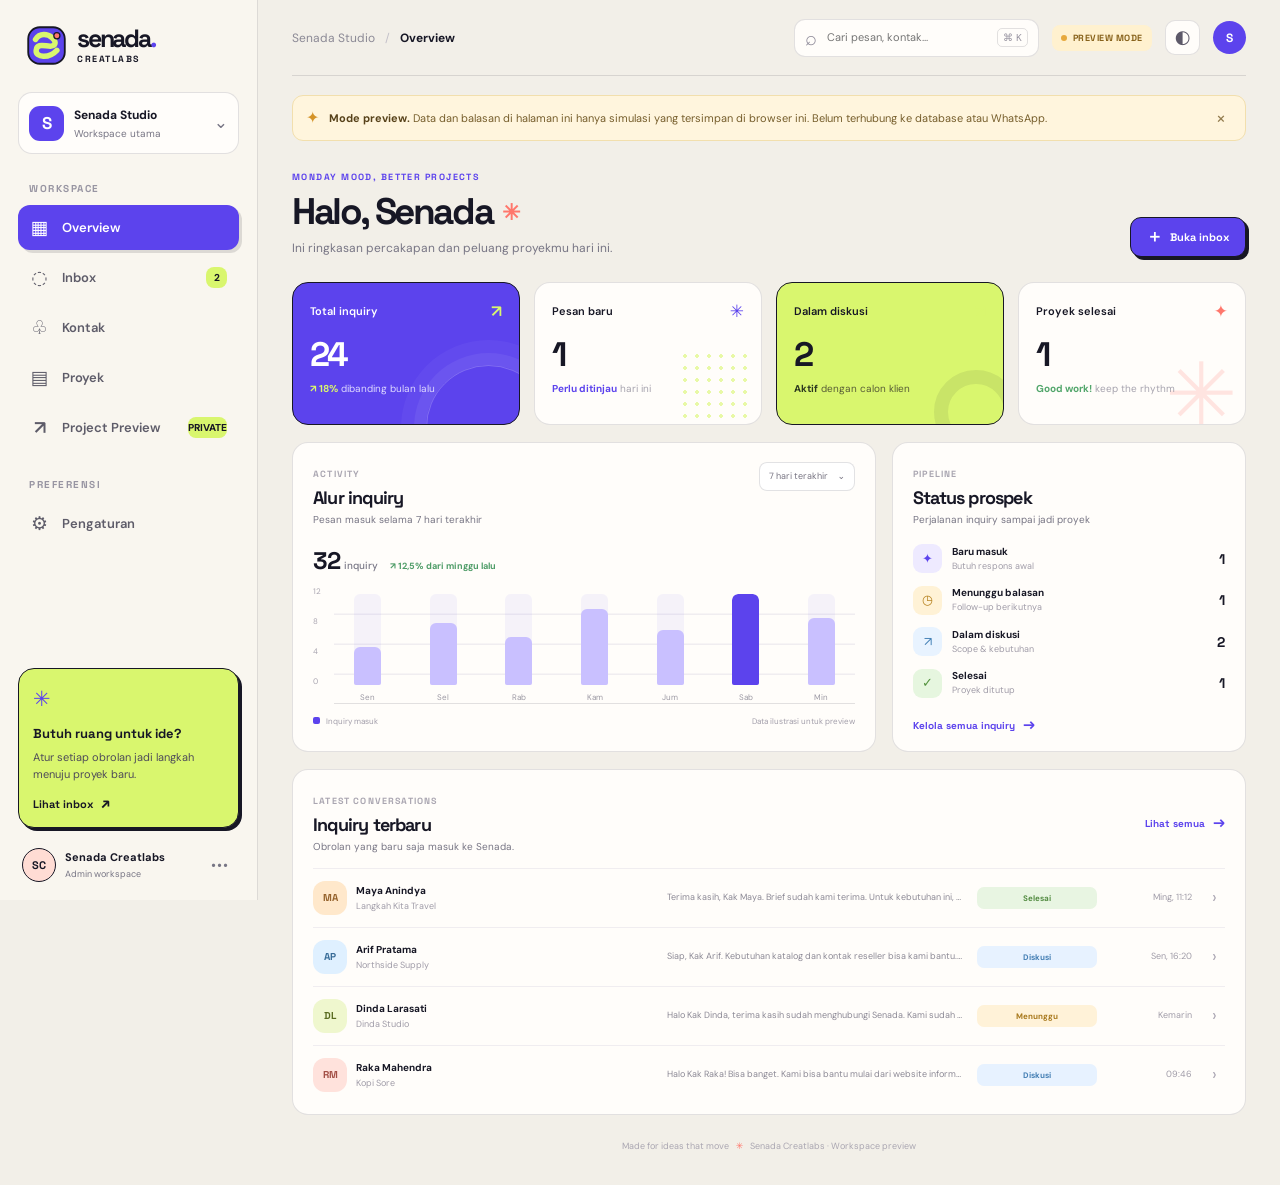
==== admin/index.html @ 39483662 "Add private project preview workspace UI" ====
<!doctype html>
<html lang="id">
<head>
  <meta charset="utf-8">
  <meta name="viewport" content="width=device-width, initial-scale=1">
  <meta name="theme-color" content="#f9f6ef">
  <meta name="description" content="Senada Creatlabs — client inbox dashboard preview.">
  <title>Senada Desk — Client Inbox</title>
  <link rel="icon" type="image/svg+xml" href="../favicon.svg">
  <link rel="preconnect" href="https://fonts.googleapis.com">
  <link rel="preconnect" href="https://fonts.gstatic.com" crossorigin>
  <link href="https://fonts.googleapis.com/css2?family=DM+Sans:wght@400;500;600;700&family=Space+Grotesk:wght@400;500;600;700&display=swap" rel="stylesheet">
  <link rel="stylesheet" href="admin.css">
  <link rel="stylesheet" href="preview-projects.css">
</head>
<body>
  <div class="app-shell">
    <aside class="sidebar" id="sidebar">
      <a class="brand" href="../index.html" aria-label="Senada Creatlabs home">
        <img src="../favicon.svg" alt="" class="brand-mark">
        <span class="brand-word">senada<span>.</span><small>CREATLABS</small></span>
      </a>

      <div class="workspace-switch">
        <div class="workspace-avatar">S</div>
        <div class="workspace-copy"><strong>Senada Studio</strong><span>Workspace utama</span></div>
        <span class="switch-chevron">⌄</span>
      </div>

      <div class="nav-label">WORKSPACE</div>
      <nav class="side-nav" aria-label="Navigasi utama">
        <button class="nav-link is-active" data-page="overview">
          <span class="nav-icon" aria-hidden="true">▦</span><span>Overview</span>
        </button>
        <button class="nav-link" data-page="inbox">
          <span class="nav-icon" aria-hidden="true">◌</span><span>Inbox</span><span class="nav-count" id="navUnread">3</span>
        </button>
        <button class="nav-link" data-page="contacts">
          <span class="nav-icon" aria-hidden="true">♧</span><span>Kontak</span>
        </button>
        <button class="nav-link" data-page="projects">
          <span class="nav-icon" aria-hidden="true">▤</span><span>Proyek</span>
        </button>
        <button class="nav-link" data-page="previews">
          <span class="nav-icon" aria-hidden="true">↗</span><span>Project Preview</span><span class="nav-count preview-nav-lock">PRIVATE</span>
        </button>
      </nav>

      <div class="nav-label nav-label-lower">PREFERENSI</div>
      <nav class="side-nav">
        <button class="nav-link" data-page="settings">
          <span class="nav-icon" aria-hidden="true">⚙</span><span>Pengaturan</span>
        </button>
      </nav>

      <div class="sidebar-bottom">
        <div class="help-card">
          <div class="help-spark">✳</div>
          <strong>Butuh ruang untuk ide?</strong>
          <p>Atur setiap obrolan jadi langkah menuju proyek baru.</p>
          <button type="button" class="help-link" data-page="inbox">Lihat inbox <span>↗</span></button>
        </div>
        <div class="user-mini">
          <div class="user-avatar">SC</div>
          <div class="user-copy"><strong>Senada Creatlabs</strong><span>Admin workspace</span></div>
          <button class="more-button" type="button" aria-label="Menu akun">•••</button>
        </div>
      </div>
    </aside>

    <main class="main-area">
      <header class="topbar">
        <button class="mobile-menu" id="mobileMenuToggle" aria-label="Buka menu">☰</button>
        <div class="breadcrumbs"><span>Senada Studio</span><b>/</b><strong id="breadcrumbCurrent">Overview</strong></div>
        <div class="topbar-actions">
          <label class="global-search">
            <span aria-hidden="true">⌕</span>
            <input id="globalSearch" type="search" placeholder="Cari pesan, kontak..." autocomplete="off">
            <kbd>⌘ K</kbd>
          </label>
          <span class="preview-pill"><i></i> PREVIEW MODE</span>
          <button class="icon-button" id="themeToggle" type="button" aria-label="Ganti tema">◐</button>
          <div class="top-avatar" title="Senada Creatlabs">S</div>
        </div>
      </header>

      <div class="preview-notice">
        <span class="notice-icon">✦</span>
        <span><strong>Mode preview.</strong> Data dan balasan di halaman ini hanya simulasi yang tersimpan di browser ini. Belum terhubung ke database atau WhatsApp.</span>
        <button type="button" id="dismissNotice" aria-label="Tutup pemberitahuan">×</button>
      </div>

      <section class="page-view is-visible" data-view="overview" id="viewOverview">
        <div class="page-heading">
          <div>
            <div class="eyebrow">MONDAY MOOD, BETTER PROJECTS</div>
            <h1>Halo, Senada <span class="heading-spark">✳</span></h1>
            <p>Ini ringkasan percakapan dan peluang proyekmu hari ini.</p>
          </div>
          <button class="primary-button" type="button" data-page="inbox"><span>＋</span> Buka inbox</button>
        </div>

        <div class="stats-grid">
          <article class="stat-card stat-violet">
            <div class="stat-top"><span>Total inquiry</span><span class="stat-symbol">↗</span></div>
            <div class="stat-number" id="statTotal">24</div>
            <div class="stat-foot"><span class="trend-up">↗ 18%</span> dibanding bulan lalu</div>
            <div class="stat-decoration stat-orbit"></div>
          </article>
          <article class="stat-card stat-white">
            <div class="stat-top"><span>Pesan baru</span><span class="stat-symbol symbol-lime">✳</span></div>
            <div class="stat-number" id="statNew">3</div>
            <div class="stat-foot"><span class="trend-neutral">Perlu ditinjau</span> hari ini</div>
            <div class="stat-decoration stat-dots"></div>
          </article>
          <article class="stat-card stat-lime">
            <div class="stat-top"><span>Dalam diskusi</span><span class="stat-symbol">↗</span></div>
            <div class="stat-number" id="statDiscuss">6</div>
            <div class="stat-foot"><span class="trend-dark">Aktif</span> dengan calon klien</div>
            <div class="stat-decoration stat-ring"></div>
          </article>
          <article class="stat-card stat-white">
            <div class="stat-top"><span>Proyek selesai</span><span class="stat-symbol symbol-coral">✦</span></div>
            <div class="stat-number" id="statDone">4</div>
            <div class="stat-foot"><span class="trend-up">Good work!</span> keep the rhythm</div>
            <div class="stat-decoration stat-star">✳</div>
          </article>
        </div>

        <div class="overview-grid">
          <article class="panel activity-panel">
            <div class="panel-heading">
              <div><span class="panel-kicker">ACTIVITY</span><h2>Alur inquiry</h2><p>Pesan masuk selama 7 hari terakhir</p></div>
              <button class="select-chip" type="button">7 hari terakhir <span>⌄</span></button>
            </div>
            <div class="chart-summary"><strong>32 <small>inquiry</small></strong><span class="chart-positive">↗ 12,5% dari minggu lalu</span></div>
            <div class="bar-chart" aria-label="Grafik inquiry mingguan">
              <div class="chart-y"><span>12</span><span>8</span><span>4</span><span>0</span></div>
              <div class="chart-bars">
                <div class="bar-column"><div class="bar-track"><i style="height:42%"></i></div><span>Sen</span></div>
                <div class="bar-column"><div class="bar-track"><i style="height:68%"></i></div><span>Sel</span></div>
                <div class="bar-column"><div class="bar-track"><i style="height:53%"></i></div><span>Rab</span></div>
                <div class="bar-column"><div class="bar-track"><i style="height:84%"></i></div><span>Kam</span></div>
                <div class="bar-column"><div class="bar-track"><i style="height:60%"></i></div><span>Jum</span></div>
                <div class="bar-column"><div class="bar-track"><i class="bar-highlight" style="height:100%"></i></div><span>Sab</span></div>
                <div class="bar-column"><div class="bar-track"><i style="height:74%"></i></div><span>Min</span></div>
              </div>
            </div>
            <div class="chart-foot"><span><i class="legend-dot"></i> Inquiry masuk</span><span>Data ilustrasi untuk preview</span></div>
          </article>

          <article class="panel pipeline-panel">
            <div class="panel-heading">
              <div><span class="panel-kicker">PIPELINE</span><h2>Status prospek</h2><p>Perjalanan inquiry sampai jadi proyek</p></div>
            </div>
            <div class="pipeline-list">
              <div class="pipeline-row"><div class="pipeline-icon p-new">✦</div><div class="pipeline-info"><strong>Baru masuk</strong><span>Butuh respons awal</span></div><b id="pipeNew">3</b></div>
              <div class="pipeline-row"><div class="pipeline-icon p-wait">◷</div><div class="pipeline-info"><strong>Menunggu balasan</strong><span>Follow-up berikutnya</span></div><b id="pipeWait">2</b></div>
              <div class="pipeline-row"><div class="pipeline-icon p-talk">↗</div><div class="pipeline-info"><strong>Dalam diskusi</strong><span>Scope & kebutuhan</span></div><b id="pipeTalk">6</b></div>
              <div class="pipeline-row"><div class="pipeline-icon p-done">✓</div><div class="pipeline-info"><strong>Selesai</strong><span>Proyek ditutup</span></div><b id="pipeDone">4</b></div>
            </div>
            <button class="text-button" type="button" data-page="inbox">Kelola semua inquiry <span>→</span></button>
          </article>
        </div>

        <article class="panel recent-panel">
          <div class="panel-heading recent-heading">
            <div><span class="panel-kicker">LATEST CONVERSATIONS</span><h2>Inquiry terbaru</h2><p>Obrolan yang baru saja masuk ke Senada.</p></div>
            <button class="text-button" type="button" data-page="inbox">Lihat semua <span>→</span></button>
          </div>
          <div class="recent-list" id="recentList"></div>
        </article>
        <div class="footer-note">Made for ideas that move <span>✳</span> Senada Creatlabs · Workspace preview</div>
      </section>

      <section class="page-view" data-view="inbox" id="viewInbox">
        <div class="page-heading inbox-heading">
          <div><div class="eyebrow">CLIENT CONVERSATIONS</div><h1>Inbox <span class="heading-spark">✳</span></h1><p>Semua ide dan calon proyek, dalam satu frekuensi.</p></div>
          <div class="inbox-heading-actions"><span class="connection-state"><i></i> Demo inbox aktif</span></div>
        </div>
        <div class="inbox-workspace">
          <aside class="conversation-panel">
            <div class="conversation-panel-head"><div><h2>Pesan masuk</h2><span id="inboxCountLabel">5 percakapan</span></div><button class="square-button" type="button" id="newMessageHint" title="Pesan baru">＋</button></div>
            <label class="inbox-search"><span>⌕</span><input type="search" id="inboxSearch" placeholder="Cari nama atau pesan..."></label>
            <div class="filter-tabs">
              <button class="filter-tab is-active" data-filter="all">Semua</button>
              <button class="filter-tab" data-filter="unread">Belum dibaca <b id="unreadTabCount">3</b></button>
            </div>
            <div class="conversation-list" id="conversationList"></div>
            <div class="conversation-foot"><span class="online-dot"></span> Sinkronisasi lokal aktif</div>
          </aside>

          <section class="chat-panel" aria-label="Percakapan terpilih">
            <div class="chat-empty" id="chatEmpty"><div class="empty-illustration">✳</div><h3>Pilih percakapan</h3><p>Pilih salah satu inquiry di sebelah kiri untuk melihat detail obrolan.</p></div>
            <div id="chatContent" class="chat-content">
              <div class="chat-top">
                <div class="chat-person"><div class="avatar avatar-large" id="chatAvatar">NP</div><div><strong id="chatName">Nadia Putri</strong><span id="chatMeta">Studio skincare · Business Website</span></div></div>
                <div class="chat-actions"><button class="square-button" type="button" title="Cari dalam chat">⌕</button><button class="square-button" type="button" title="Opsi lainnya">•••</button></div>
              </div>
              <div class="chat-project-strip"><span class="project-strip-icon">✦</span><div><strong id="chatProjectType">Business Website</strong><span id="chatProjectBudget">Budget: Rp5–8 juta</span></div><span class="lead-label" id="chatSource">FORM WEBSITE</span></div>
              <div class="message-thread" id="messageThread"></div>
              <div class="reply-area">
                <div class="reply-hint"><span>↳</span> Balas sebagai <strong>Senada Creatlabs</strong> <small>· simulasi lokal</small></div>
                <form class="reply-form" id="composerForm">
                  <textarea id="composerInput" rows="1" placeholder="Tulis balasan untuk calon klien..." aria-label="Tulis balasan"></textarea>
                  <div class="reply-tools"><span>Enter untuk kirim · Shift + Enter untuk baris baru</span><button class="send-button" type="submit">Kirim <span>↑</span></button></div>
                </form>
                <div class="chat-disclaimer">Balasan hanya tampil di preview ini. WhatsApp Cloud API belum dihubungkan.</div>
              </div>
            </div>
          </section>

          <aside class="lead-panel" id="leadPanel">
            <div class="lead-panel-head"><h2>Detail prospek</h2><button class="square-button" type="button" title="Opsi">•••</button></div>
            <div class="lead-profile"><div class="avatar avatar-profile" id="leadAvatar">NP</div><h3 id="leadName">Nadia Putri</h3><p id="leadCompany">Studio skincare</p><span class="lead-since" id="leadSince">Inquiry · Hari ini</span></div>
            <div class="lead-detail-group">
              <div class="detail-label">STATUS PROSPEK</div>
              <select id="statusSelect" class="status-select" aria-label="Ubah status prospek">
                <option value="Baru">● Baru</option><option value="Menunggu Balasan">● Menunggu Balasan</option><option value="Dalam Diskusi">● Dalam Diskusi</option><option value="Selesai">● Selesai</option>
              </select>
            </div>
            <div class="lead-detail-group">
              <div class="detail-label">INFORMASI KONTAK</div>
              <div class="detail-item"><span class="detail-icon">✉</span><div><small>Email</small><strong id="leadEmail">nadia@example.test</strong></div></div>
              <div class="detail-item"><span class="detail-icon">⌕</span><div><small>WhatsApp</small><strong id="leadPhone">+62 8xx-xxxx-0142</strong></div></div>
              <div class="detail-item"><span class="detail-icon">⌖</span><div><small>Sumber</small><strong id="leadSource">Form website</strong></div></div>
            </div>
            <div class="lead-detail-group">
              <div class="detail-label">RINGKASAN PROYEK</div>
              <div class="brief-card"><small>Jenis website</small><strong id="leadType">Business Website</strong><small>Estimasi budget</small><strong id="leadBudget">Rp5–8 juta</strong><small>Pesan awal</small><p id="leadBrief">Saya ingin membuat website untuk brand skincare kecil saya.</p></div>
            </div>
            <div class="lead-panel-foot"><span>✳</span> Satu frekuensi, banyak kemungkinan.</div>
          </aside>
        </div>
        <div class="footer-note">Made for ideas that move <span>✳</span> Senada Creatlabs · Workspace preview</div>
      </section>

      <section class="page-view" data-view="contacts" id="viewContacts">
        <div class="page-heading"><div><div class="eyebrow">PEOPLE & CONNECTIONS</div><h1>Kontak <span class="heading-spark">✳</span></h1><p>Kenali orang di balik setiap ide dan peluang.</p></div><span class="soft-count" id="contactCount">5 kontak contoh</span></div>
        <div class="panel contacts-panel"><div class="table-toolbar"><div><strong>Semua kontak</strong><span>Daftar prospek dari inquiry website</span></div><label class="table-search">⌕ <input id="contactSearch" type="search" placeholder="Cari kontak..."></label></div><div class="table-wrap"><table><thead><tr><th>NAMA</th><th>PERUSAHAAN</th><th>KEBUTUHAN</th><th>STATUS</th><th>TERAKHIR AKTIF</th><th></th></tr></thead><tbody id="contactsTable"></tbody></table></div></div>
        <div class="footer-note">Made for ideas that move <span>✳</span> Senada Creatlabs · Workspace preview</div>
      </section>

      <section class="page-view" data-view="projects" id="viewProjects">
        <div class="page-heading"><div><div class="eyebrow">FROM IDEA TO IMPACT</div><h1>Proyek <span class="heading-spark">✳</span></h1><p>Gambaran pipeline proyek yang sedang kamu tangani.</p></div><span class="soft-count">Contoh pipeline</span></div>
        <div class="project-board" id="projectsBoard"></div>
        <div class="project-note"><span>✦</span><div><strong>Catatan untuk tahap berikutnya</strong><p>Setelah backend aktif, proyek dapat dibuat dari inquiry, diberi PIC, deadline, dan catatan progres.</p></div></div>
        <div class="footer-note">Made for ideas that move <span>✳</span> Senada Creatlabs · Workspace preview</div>
      </section>


      <section class="page-view" data-view="previews" id="viewPreviews">
        <div class="page-heading preview-page-heading">
          <div><div class="eyebrow">PRIVATE WEBSITE SANDBOX</div><h1>Project Preview <span class="heading-spark">✳</span></h1><p>Kelola repository, jalur preview, dan metode deployment proyek Senada.</p></div>
          <button class="primary-button" type="button" id="addPreviewProject"><span>＋</span> Tambah preview</button>
        </div>

        <div class="preview-security-banner" role="status">
          <div class="preview-security-icon">⌑</div>
          <div><strong>Akses privat belum diaktifkan</strong><p>Ini masih prototype lokal. GitHub Pages dan dashboard saat ini bersifat publik. Jangan masukkan token, password, atau data proyek rahasia sebelum login dan hosting privat dikonfigurasi.</p></div>
          <span class="preview-security-state">LOCKED</span>
        </div>

        <div class="preview-stats">
          <article class="preview-stat-card"><span>Total proyek</span><strong id="previewStatTotal">0</strong><small>Disimpan di browser ini</small></article>
          <article class="preview-stat-card"><span>Siap dipreview</span><strong id="previewStatReady">0</strong><small>Menunggu hosting privat</small></article>
          <article class="preview-stat-card"><span>Mode deployment</span><strong>Manual + Auto</strong><small>Konfigurasi pilihan</small></article>
        </div>

        <div class="preview-toolbar">
          <div><strong>Daftar preview</strong><span>Setiap proyek dapat dihubungkan ke repository berbeda.</span></div>
          <label class="preview-search"><span aria-hidden="true">⌕</span><input type="search" id="previewSearch" placeholder="Cari nama atau repository..." aria-label="Cari project preview"></label>
        </div>
        <div class="preview-project-list" id="previewProjectList"></div>

        <div class="preview-next-step">
          <span class="preview-next-icon">⌘</span>
          <div><strong>Langkah integrasi berikutnya</strong><p>Hubungkan hosting privat dan autentikasi terlebih dahulu. Setelah itu, GitHub Actions dapat menjalankan deployment otomatis saat ada push dan deployment manual saat diminta dari dashboard.</p><a href="PREVIEW-DEPLOYMENT.md" target="_blank" rel="noopener">Baca rancangan deployment <span>↗</span></a></div>
        </div>
        <div class="footer-note">Made for ideas that move <span>✳</span> Senada Creatlabs · Project Preview prototype</div>
      </section>

      <div class="preview-modal" id="previewModal" hidden>
        <div class="preview-modal-backdrop" data-preview-close></div>
        <section class="preview-modal-card" role="dialog" aria-modal="true" aria-labelledby="previewModalTitle">
          <div class="preview-modal-head"><div><div class="eyebrow">PROJECT CONFIGURATION</div><h2 id="previewModalTitle">Tambah project preview</h2><p>Hubungkan satu repository untuk satu lingkungan preview.</p></div><button type="button" class="preview-modal-close" data-preview-close aria-label="Tutup">×</button></div>
          <form id="previewProjectForm">
            <input type="hidden" id="previewProjectId">
            <div class="preview-form-grid">
              <label class="preview-field preview-field-wide"><span>Nama proyek</span><input id="previewName" type="text" maxlength="70" placeholder="Contoh: Coffee Shop Demo" required></label>
              <label class="preview-field preview-field-wide"><span>GitHub repository URL</span><input id="previewRepo" type="url" placeholder="https://github.com/owner/repository" required></label>
              <label class="preview-field"><span>Branch</span><input id="previewBranch" type="text" value="main" maxlength="80" required></label>
              <label class="preview-field"><span>Kategori</span><select id="previewCategory"><option>Business Website</option><option>E-commerce</option><option>Landing Page</option><option>Travel & Booking</option><option>Web Application</option><option>Other</option></select></label>
              <label class="preview-field preview-field-wide"><span>Preview slug</span><input id="previewSlug" type="text" maxlength="50" placeholder="coffee-shop-demo" required><small>Nama jalur preview, bukan link publik yang aktif.</small></label>
            </div>
            <div class="preview-access-setting">
              <span class="preview-lock-icon">⌑</span><div><strong>Akses: Private</strong><p>Default terkunci. Pengunjung harus lolos autentikasi sebelum melihat website.</p></div><span class="preview-private-pill">PRIVATE</span>
            </div>
            <div class="preview-deploy-options">
              <strong>Metode deployment</strong>
              <label><input id="previewAutoDeploy" type="checkbox" checked> <span><b>Otomatis</b><small>Jalankan setelah perubahan pada branch terpilih.</small></span></label>
              <label><input id="previewManualDeploy" type="checkbox" checked> <span><b>Manual</b><small>Jalankan dari Admin Dashboard.</small></span></label>
            </div>
            <p class="preview-form-warning">Prototype ini hanya menyimpan pengaturan contoh di browser lokal. Belum menghubungkan GitHub API atau hosting. Jangan masukkan access token atau password.</p>
            <div class="preview-form-actions"><button type="button" class="secondary-button" data-preview-close>Batal</button><button type="submit" class="primary-button">Simpan konfigurasi</button></div>
          </form>
        </section>
      </div>

      <section class="page-view" data-view="settings" id="viewSettings">
        <div class="page-heading"><div><div class="eyebrow">MAKE IT YOURS</div><h1>Pengaturan <span class="heading-spark">✳</span></h1><p>Preferensi workspace dan informasi integrasi.</p></div></div>
        <div class="settings-grid">
          <article class="panel settings-card"><span class="settings-icon">✳</span><h2>Workspace</h2><p>Pengaturan dasar untuk ruang kerja Senada Creatlabs.</p><div class="settings-row"><span>Nama workspace</span><strong>Senada Studio</strong></div><div class="settings-row"><span>Mode</span><strong><span class="status-dot status-demo"></span> Preview / Demo</strong></div><div class="settings-row"><span>Bahasa</span><strong>Indonesia</strong></div></article>
          <article class="panel settings-card"><span class="settings-icon settings-icon-lime">⌁</span><h2>Integrasi WhatsApp</h2><p>Hubungkan WhatsApp Cloud API setelah nomor bisnis dan akun Meta siap.</p><div class="integration-status"><span class="integration-icon">◌</span><div><strong>Belum terhubung</strong><small>WhatsApp Business Platform</small></div><span class="coming-soon">NEXT STEP</span></div><ul class="settings-list"><li>Nomor WhatsApp khusus Senada</li><li>Meta Business Portfolio & WhatsApp Business Account</li><li>Webhook untuk pesan masuk</li><li>Token API aman di server PHP</li></ul><button class="secondary-button" type="button" disabled>Integrasi belum tersedia</button></article>
          <article class="panel settings-card settings-wide"><span class="settings-icon settings-icon-coral">⌘</span><h2>Data preview</h2><p>Semua perubahan simulasi disimpan di localStorage browser yang sedang digunakan.</p><div class="settings-row"><span>Penyimpanan</span><strong>Browser lokal</strong></div><div class="settings-row"><span>Database server</span><strong>Belum dikonfigurasi</strong></div><div class="settings-row"><span>Pengiriman pesan</span><strong>Tidak aktif</strong></div><button class="danger-button" id="resetDemo" type="button">Reset data contoh</button></article>
        </div>
        <div class="footer-note">Made for ideas that move <span>✳</span> Senada Creatlabs · Workspace preview</div>
      </section>
    </main>
  </div>
  <div class="mobile-scrim" id="mobileScrim"></div>
  <div class="toast" id="toast" role="status" aria-live="polite"></div>
  <script src="admin.js"></script>
  <script src="preview-projects.js"></script>
</body>
</html>
---- admin/admin.css ----
:root{--ink:#171725;--muted:#777584;--paper:#f9f6ef;--white:#fffefd;--violet:#5c43ed;--violet-soft:#eae5ff;--lime:#d9f66e;--coral:#ff776c;--line:rgba(23,23,37,.12);--shadow:4px 4px 0 rgba(23,23,37,.10);--sidebar:258px;--radius:20px;color-scheme:light}
*{box-sizing:border-box}html,body{margin:0;min-height:100%;font-family:"DM Sans",system-ui,sans-serif;background:#f2efe8;color:var(--ink)}body{font-size:14px;line-height:1.5}button,input,textarea,select{font:inherit}button{cursor:pointer}button:focus-visible,input:focus-visible,textarea:focus-visible,select:focus-visible{outline:3px solid rgba(92,67,237,.28);outline-offset:2px}a{color:inherit;text-decoration:none}
.app-shell{min-height:100vh}.sidebar{position:fixed;inset:0 auto 0 0;width:var(--sidebar);background:var(--paper);border-right:1px solid var(--line);padding:26px 18px 18px;display:flex;flex-direction:column;z-index:30}.brand{display:flex;align-items:center;gap:11px;padding:0 9px 27px}.brand-mark{width:39px;height:39px}.brand-word{font:700 25px/.82 "Space Grotesk",sans-serif;letter-spacing:-.09em}.brand-word>span{color:var(--violet)}.brand-word small{display:block;font-size:9px;letter-spacing:.17em;margin-top:7px;font-weight:700}
.workspace-switch{height:62px;border:1px solid var(--line);border-radius:14px;padding:9px 10px;display:flex;align-items:center;gap:10px;background:#fffdfa;margin-bottom:28px}.workspace-avatar{width:35px;height:35px;border-radius:11px;background:var(--violet);color:white;display:grid;place-items:center;font:700 17px "Space Grotesk",sans-serif}.workspace-copy,.user-copy{display:flex;flex-direction:column;min-width:0}.workspace-copy strong,.user-copy strong{font-size:12px}.workspace-copy span,.user-copy span{font-size:10px;color:var(--muted);margin-top:2px}.switch-chevron{margin-left:auto;color:var(--muted);font-size:17px}
.nav-label{font:700 10px "Space Grotesk",sans-serif;letter-spacing:.15em;color:#9895a2;padding:0 11px;margin-bottom:10px}.nav-label-lower{margin-top:28px}.side-nav{display:grid;gap:5px}.nav-link{height:45px;width:100%;display:flex;align-items:center;gap:13px;border:0;background:transparent;border-radius:12px;padding:0 12px;text-align:left;color:#5e5c69;font-size:13px;font-weight:600;transition:.18s}.nav-link:hover{background:#f0ecff;color:var(--violet)}.nav-link.is-active{background:var(--violet);color:#fff;box-shadow:3px 3px 0 rgba(23,23,37,.13)}.nav-icon{width:19px;text-align:center;font-size:19px;line-height:1}.nav-count{margin-left:auto;min-width:21px;height:21px;border-radius:8px;background:var(--lime);color:var(--ink);font-size:10px;display:grid;place-items:center;font-weight:800}.nav-link.is-active .nav-count{background:#fff;color:var(--violet)}
.sidebar-bottom{margin-top:auto}.help-card{border:1.5px solid var(--ink);border-radius:16px;background:var(--lime);padding:15px 14px 13px;position:relative;overflow:hidden;box-shadow:3px 3px 0 var(--ink)}.help-spark{font-size:21px;color:var(--violet);margin-bottom:7px}.help-card strong{font:700 13px "Space Grotesk",sans-serif}.help-card p{font-size:11px;line-height:1.55;margin:5px 0 10px;color:#4e4b59}.help-link{border:0;background:none;padding:0;font:700 11px "Space Grotesk",sans-serif;color:var(--ink)}.help-link span{font-size:15px;margin-left:4px}.user-mini{display:flex;align-items:center;gap:9px;padding:20px 4px 0}.user-avatar,.top-avatar{width:34px;height:34px;border-radius:50%;display:grid;place-items:center;background:#ffdcd4;border:1px solid var(--ink);font:700 11px "Space Grotesk",sans-serif}.user-copy strong{font-size:11px}.user-copy span{font-size:9px}.more-button{margin-left:auto;border:0;background:transparent;color:var(--muted);letter-spacing:1px}
.main-area{margin-left:var(--sidebar);min-height:100vh;padding:0 34px 28px;max-width:calc(100% - var(--sidebar))}.topbar{height:76px;display:flex;align-items:center;justify-content:space-between;border-bottom:1px solid var(--line);gap:16px}.breadcrumbs{display:flex;align-items:center;gap:10px;color:#8b8995;font-size:12px}.breadcrumbs b{font-weight:400;color:#c3c0c9}.breadcrumbs strong{color:var(--ink);font-weight:700}.topbar-actions{display:flex;align-items:center;gap:13px}.global-search{height:38px;width:245px;border:1px solid var(--line);border-radius:11px;background:#fffdfa;display:flex;align-items:center;gap:8px;padding:0 10px;color:#8d8998}.global-search>span{font-size:20px}.global-search input{border:0;outline:0!important;background:transparent;width:100%;min-width:0;font-size:11px;color:var(--ink)}.global-search kbd{font:10px "DM Sans",sans-serif;border:1px solid var(--line);border-radius:5px;padding:2px 5px;white-space:nowrap;color:#96929f}.preview-pill{display:flex;align-items:center;gap:6px;padding:7px 9px;border-radius:8px;background:#fff1cf;color:#88621b;font:700 9px "Space Grotesk",sans-serif;letter-spacing:.06em}.preview-pill i,.connection-state i,.online-dot{width:6px;height:6px;border-radius:50%;background:#e7a93c;display:inline-block}.icon-button,.square-button{width:35px;height:35px;border:1px solid var(--line);background:#fffdfa;border-radius:10px;color:#5d5969;font-size:18px}.top-avatar{width:33px;height:33px;background:var(--violet);color:white;border:0;font-size:12px}.mobile-menu{display:none}
.preview-notice{margin:19px 0 0;background:#fff5dd;border:1px solid #f2dfad;border-radius:11px;padding:10px 13px;display:flex;align-items:center;gap:10px;color:#765e2c;font-size:11px}.preview-notice strong{color:#57421a}.notice-icon{font-size:16px;color:#d49328}.preview-notice button{margin-left:auto;border:0;background:transparent;color:#927b4d;font-size:18px;line-height:1}
.page-view{display:none;padding-top:30px}.page-view.is-visible{display:block}.page-heading{display:flex;align-items:flex-end;justify-content:space-between;gap:20px;margin-bottom:25px}.eyebrow{font:700 9px "Space Grotesk",sans-serif;letter-spacing:.16em;color:var(--violet);margin-bottom:9px}.page-heading h1{font:700 clamp(29px,3vw,37px)/1.08 "Space Grotesk",sans-serif;letter-spacing:-.065em;margin:0 0 7px}.page-heading p{margin:0;color:var(--muted);font-size:12px}.heading-spark{font-size:22px;color:var(--coral);vertical-align:4px;margin-left:3px}.primary-button{height:40px;border:1.5px solid var(--ink);border-radius:11px;background:var(--violet);color:white;padding:0 15px;font:700 11px "Space Grotesk",sans-serif;box-shadow:3px 3px 0 var(--ink);transition:.18s}.primary-button:hover{transform:translate(-2px,-2px);box-shadow:5px 5px 0 var(--ink)}.primary-button span{font-size:17px;vertical-align:-1px;margin-right:4px}
.stats-grid{display:grid;grid-template-columns:repeat(4,minmax(0,1fr));gap:14px;margin-bottom:17px}.stat-card{height:143px;border:1px solid var(--line);border-radius:16px;padding:16px 17px;position:relative;overflow:hidden;background:#fffdfa}.stat-violet{background:var(--violet);color:white;border-color:var(--ink)}.stat-lime{background:var(--lime);border-color:var(--ink)}.stat-top{display:flex;align-items:center;justify-content:space-between;font-size:11px;font-weight:600;position:relative;z-index:1}.stat-symbol{font-size:17px;color:var(--lime)}.symbol-lime{color:var(--violet)}.symbol-coral{color:var(--coral)}.stat-number{font:700 34px/1 "Space Grotesk",sans-serif;letter-spacing:-.07em;margin-top:14px;position:relative;z-index:1}.stat-foot{font-size:10px;color:#a6a3ae;margin-top:9px;position:relative;z-index:1}.stat-violet .stat-foot{color:#ded9ff}.stat-lime .stat-foot{color:#575c36}.trend-up{color:#52a66b;font-weight:700}.stat-violet .trend-up{color:var(--lime)}.trend-neutral{color:var(--violet);font-weight:700}.trend-dark{font-weight:700;color:#2d3920}.stat-decoration{position:absolute;pointer-events:none}.stat-orbit{width:125px;height:125px;border:1px solid rgba(255,255,255,.22);border-radius:50%;right:-32px;bottom:-66px;box-shadow:0 0 0 12px rgba(255,255,255,.06),0 0 0 25px rgba(255,255,255,.04)}.stat-dots{width:74px;height:74px;right:8px;bottom:0;background-image:radial-gradient(#d9f66e 2px,transparent 2px);background-size:12px 12px;opacity:.6}.stat-ring{width:84px;height:84px;border:14px solid rgba(23,23,37,.08);border-radius:50%;right:-15px;bottom:-30px}.stat-star{font-size:86px;color:#ff776c;opacity:.18;right:8px;bottom:-36px}
.overview-grid{display:grid;grid-template-columns:minmax(0,1.65fr) minmax(270px,1fr);gap:16px;margin-bottom:17px}.panel{background:#fffdfa;border:1px solid var(--line);border-radius:16px}.activity-panel,.pipeline-panel{padding:19px 20px 16px;min-height:285px}.panel-heading{display:flex;align-items:flex-start;justify-content:space-between;gap:15px}.panel-kicker{font:700 9px "Space Grotesk",sans-serif;letter-spacing:.13em;color:#aaa6b1}.panel-heading h2,.lead-panel-head h2{font:700 18px "Space Grotesk",sans-serif;letter-spacing:-.045em;margin:3px 0 3px}.panel-heading p{font-size:10px;color:var(--muted);margin:0}.select-chip{border:1px solid var(--line);background:white;border-radius:8px;padding:7px 9px;color:#777482;font-size:9px}.select-chip span{margin-left:7px}.chart-summary{display:flex;align-items:baseline;gap:12px;margin-top:18px}.chart-summary strong{font:700 24px "Space Grotesk",sans-serif;letter-spacing:-.05em}.chart-summary small{font:500 10px "DM Sans",sans-serif;color:var(--muted);letter-spacing:0}.chart-positive{font-size:9px;color:#4e9c67;font-weight:700}.bar-chart{height:119px;display:flex;margin-top:9px;gap:13px}.chart-y{display:flex;flex-direction:column;justify-content:space-between;color:#aaa6b1;font-size:8px;padding:0 0 17px}.chart-bars{display:grid;grid-template-columns:repeat(7,1fr);align-items:end;gap:14px;flex:1;border-bottom:1px solid var(--line);background:repeating-linear-gradient(to bottom,transparent 0,transparent 28px,#f0edf0 29px,#f0edf0 30px);padding:0 3px 0}.bar-column{height:100%;display:flex;flex-direction:column;align-items:center;justify-content:flex-end;gap:6px;color:#9b98a3;font-size:8px}.bar-track{height:91px;width:100%;max-width:27px;display:flex;align-items:flex-end;background:rgba(92,67,237,.06);border-radius:6px 6px 2px 2px;overflow:hidden}.bar-track i{width:100%;display:block;background:#c9c0ff;border-radius:6px 6px 0 0}.bar-track i.bar-highlight{background:var(--violet)}.chart-foot{display:flex;justify-content:space-between;margin-top:11px;color:#a29eaa;font-size:8px}.chart-foot span:first-child{display:flex;align-items:center;gap:6px}.legend-dot{width:7px;height:7px;border-radius:2px;background:var(--violet)}
.pipeline-list{margin-top:17px;display:grid;gap:12px}.pipeline-row{display:flex;align-items:center;gap:10px}.pipeline-icon{width:29px;height:29px;border-radius:9px;display:grid;place-items:center;font-size:13px}.p-new{background:#eeeaff;color:var(--violet)}.p-wait{background:#fff2d6;color:#b5801d}.p-talk{background:#e8f3ff;color:#4481b6}.p-done{background:#e6f6df;color:#54933f}.pipeline-info{display:flex;flex-direction:column;flex:1}.pipeline-info strong{font-size:10px}.pipeline-info span{font-size:9px;color:#a09ca8;margin-top:1px}.pipeline-row>b{font:700 14px "Space Grotesk",sans-serif}.text-button{border:0;background:none;padding:0;color:var(--violet);font:700 10px "Space Grotesk",sans-serif}.text-button span{font-size:15px;margin-left:5px}.pipeline-panel>.text-button{margin-top:16px}
.recent-panel{padding:19px 20px 10px}.recent-heading{align-items:center;margin-bottom:14px}.recent-list{display:grid}.recent-row{display:grid;grid-template-columns:minmax(180px,1.15fr) minmax(160px,1fr) 120px 82px 20px;gap:13px;align-items:center;padding:12px 0;border-top:1px solid #f0edf0}.recent-person{display:flex;align-items:center;gap:9px;min-width:0}.avatar{width:34px;height:34px;display:grid;place-items:center;border-radius:12px;background:#eae5ff;color:#5740d9;font:700 10px "Space Grotesk",sans-serif;flex:none}.avatar-coral{background:#ffe2dc;color:#a34f46}.avatar-lime{background:#eff7ce;color:#596b20}.avatar-blue{background:#dff0ff;color:#386c98}.avatar-peach{background:#ffe8cb;color:#94612b}.recent-person strong,.recent-project strong{display:block;font-size:10px;white-space:nowrap;overflow:hidden;text-overflow:ellipsis}.recent-person small,.recent-project small{display:block;font-size:9px;color:#a09ca8;margin-top:2px}.recent-message{font-size:9px;color:#8c8995;white-space:nowrap;overflow:hidden;text-overflow:ellipsis}.status-badge{display:inline-flex;align-items:center;justify-content:center;white-space:nowrap;padding:5px 8px;border-radius:7px;font-size:8px;font-weight:700}.status-baru{background:#f0edff;color:#654de3}.status-menunggu{background:#fff2d8;color:#a8791d}.status-diskusi{background:#e7f2ff;color:#447fb4}.status-selesai{background:#e8f5e2;color:#548c43}.recent-time{font-size:9px;color:#a09ca8;text-align:right}.recent-open{border:0;background:none;color:#aaa5b2;font-size:17px}.footer-note{text-align:center;color:#aaa6b1;font-size:9px;padding:25px 0 4px}.footer-note span{color:var(--coral);padding:0 5px}
.soft-count{border:1px solid var(--line);background:#fffdfa;border-radius:9px;padding:8px 11px;font-size:10px;color:#797583}.inbox-heading{margin-bottom:20px}.inbox-heading-actions{display:flex;gap:10px;align-items:center}.connection-state{display:flex;align-items:center;gap:7px;font-size:10px;color:#777482}.connection-state i{background:#74b36a}
.inbox-workspace{height:min(680px,calc(100vh - 235px));min-height:510px;display:grid;grid-template-columns:255px minmax(300px,1fr) 245px;gap:0;border:1px solid var(--line);border-radius:16px;overflow:hidden;background:#fffdfa;box-shadow:0 7px 22px rgba(35,31,50,.035)}.conversation-panel{border-right:1px solid var(--line);display:flex;flex-direction:column;min-height:0;background:#fffdfa}.conversation-panel-head{padding:17px 15px 12px;display:flex;align-items:center;justify-content:space-between}.conversation-panel-head h2{font:700 14px "Space Grotesk",sans-serif;margin:0}.conversation-panel-head span{display:block;font-size:9px;color:#a09ca8;margin-top:2px}.square-button{width:29px;height:29px;border-radius:8px;font-size:15px}.inbox-search{margin:0 13px 12px;height:34px;border:1px solid var(--line);border-radius:9px;display:flex;align-items:center;padding:0 9px;gap:7px;color:#9995a2}.inbox-search>span{font-size:18px}.inbox-search input{border:0;outline:0!important;background:transparent;width:100%;font-size:9px;color:var(--ink)}.filter-tabs{display:flex;gap:5px;padding:0 13px 10px;border-bottom:1px solid #f0edf0}.filter-tab{border:0;background:transparent;color:#8b8794;border-radius:7px;padding:6px 8px;font-size:9px;font-weight:600}.filter-tab.is-active{background:#eeeaff;color:var(--violet)}.filter-tab b{margin-left:3px}.conversation-list{overflow-y:auto;flex:1}.conversation-item{width:100%;border:0;border-bottom:1px solid #f3f0f2;background:transparent;text-align:left;padding:12px 13px;display:grid;grid-template-columns:35px minmax(0,1fr) auto;gap:9px;align-items:start;transition:.15s}.conversation-item:hover{background:#faf8ff}.conversation-item.is-selected{background:#f1eeff;box-shadow:inset 3px 0 var(--violet)}.conversation-item .avatar{width:34px;height:34px}.conversation-main{min-width:0}.conversation-title{display:flex;justify-content:space-between;gap:6px}.conversation-title strong{font-size:10px;white-space:nowrap;overflow:hidden;text-overflow:ellipsis}.conversation-title time{font-size:8px;color:#aaa6b1;white-space:nowrap}.conversation-preview{display:block;font-size:9px;color:#918d99;white-space:nowrap;overflow:hidden;text-overflow:ellipsis;margin-top:4px}.conversation-sub{display:flex;align-items:center;gap:5px;margin-top:6px}.mini-tag{font-size:7px;color:#8d8799;background:#f2eff5;padding:3px 5px;border-radius:4px}.unread-dot{width:6px;height:6px;background:var(--coral);border-radius:50%;margin-left:auto}.conversation-foot{border-top:1px solid #f0edf0;padding:11px 14px;font-size:8px;color:#a09ca8}.conversation-foot .online-dot{background:#79b66d;margin-right:6px}
.chat-panel{display:flex;flex-direction:column;min-width:0;min-height:0;background:#fffefd;position:relative}.chat-content{display:none;flex-direction:column;min-height:0;flex:1}.chat-content.is-active{display:flex}.chat-empty{margin:auto;text-align:center;padding:30px;max-width:280px}.empty-illustration{width:57px;height:57px;margin:0 auto 14px;border-radius:20px;background:var(--lime);border:1px solid var(--ink);display:grid;place-items:center;color:var(--violet);font-size:28px;box-shadow:3px 3px 0 var(--ink)}.chat-empty h3{font:700 17px "Space Grotesk",sans-serif;margin:0 0 5px}.chat-empty p{font-size:10px;color:#9995a2;margin:0}.chat-top{height:63px;flex:none;border-bottom:1px solid #f0edf0;padding:0 17px;display:flex;align-items:center;justify-content:space-between}.chat-person{display:flex;align-items:center;gap:10px;min-width:0}.avatar-large{width:37px;height:37px;border-radius:12px}.chat-person>div:last-child{min-width:0}.chat-person strong{display:block;font-size:11px}.chat-person span{display:block;color:#96929f;font-size:8px;margin-top:2px;white-space:nowrap;overflow:hidden;text-overflow:ellipsis}.chat-actions{display:flex;gap:6px}.chat-project-strip{height:52px;flex:none;background:#faf8ff;border-bottom:1px solid #f0edf0;padding:0 17px;display:flex;align-items:center;gap:9px}.project-strip-icon{width:27px;height:27px;border-radius:8px;background:var(--lime);display:grid;place-items:center;color:var(--violet)}.chat-project-strip>div{display:flex;flex-direction:column;flex:1}.chat-project-strip strong{font-size:9px}.chat-project-strip>div span{font-size:8px;color:#9894a1}.lead-label{font:700 7px "Space Grotesk",sans-serif;letter-spacing:.08em;color:#a09ba9;border:1px solid var(--line);padding:5px 6px;border-radius:5px}.message-thread{flex:1;min-height:0;overflow-y:auto;padding:18px 18px 12px;background-color:#fffefd;background-image:radial-gradient(rgba(92,67,237,.045) .7px,transparent .7px);background-size:16px 16px}.date-divider{display:flex;align-items:center;gap:10px;color:#aaa6b1;font-size:8px;margin:0 0 16px}.date-divider:before,.date-divider:after{content:"";height:1px;background:#eeebf0;flex:1}.message-row{display:flex;flex-direction:column;align-items:flex-start;margin:0 0 12px}.message-row.is-mine{align-items:flex-end}.message-bubble{max-width:min(82%,390px);padding:10px 12px;border:1px solid #ece8f1;border-radius:4px 14px 14px 14px;background:white;font-size:10px;line-height:1.65;color:#514e5b;box-shadow:0 2px 5px rgba(23,23,37,.025);overflow-wrap:anywhere}.message-row.is-mine .message-bubble{background:var(--violet);color:white;border-color:var(--violet);border-radius:14px 4px 14px 14px}.message-time{font-size:7px;color:#aaa6b1;margin-top:4px;padding:0 3px}.message-row.is-mine .message-time{color:#9994aa}.reply-area{flex:none;border-top:1px solid #f0edf0;padding:10px 14px 9px;background:#fffdfa}.reply-hint{font-size:8px;color:#9894a1;margin-bottom:7px}.reply-hint span{color:var(--violet);font-size:13px}.reply-hint strong{color:#5e5a68}.reply-hint small{color:#b1acb7}.reply-form{border:1px solid #e6e1eb;border-radius:11px;padding:9px 10px 7px;background:white}.reply-form textarea{width:100%;border:0;outline:0!important;resize:none;min-height:28px;max-height:90px;background:transparent;font-size:10px;color:var(--ink)}.reply-form textarea::placeholder{color:#b0acb7}.reply-tools{display:flex;align-items:center;justify-content:space-between;color:#aaa6b1;font-size:7px}.send-button{height:28px;border:0;border-radius:8px;background:var(--violet);color:white;padding:0 10px;font:700 9px "Space Grotesk",sans-serif}.send-button span{font-size:14px;margin-left:5px}.chat-disclaimer{font-size:7px;color:#aaa6b1;text-align:center;margin-top:6px}
.lead-panel{border-left:1px solid var(--line);padding:16px 15px;overflow-y:auto;background:#fffdfa}.lead-panel-head{display:flex;align-items:center;justify-content:space-between}.lead-panel-head h2{font-size:13px}.lead-profile{text-align:center;padding:16px 0 14px;border-bottom:1px solid #f0edf0}.avatar-profile{width:53px;height:53px;border-radius:17px;margin:0 auto 9px;font-size:14px}.lead-profile h3{font:700 13px "Space Grotesk",sans-serif;margin:0}.lead-profile p{font-size:9px;color:#888492;margin:3px 0}.lead-since{font-size:8px;color:#aaa6b1}.lead-detail-group{padding:14px 0;border-bottom:1px solid #f0edf0}.detail-label{font:700 8px "Space Grotesk",sans-serif;letter-spacing:.12em;color:#a5a1ad;margin-bottom:9px}.status-select{width:100%;height:32px;border:1px solid #e9e5ed;border-radius:8px;background:#f7f4ff;color:#5f49d7;padding:0 8px;font-size:9px;font-weight:700}.detail-item{display:flex;gap:9px;align-items:center;margin:10px 0}.detail-icon{width:25px;height:25px;border-radius:8px;background:#f0edff;color:var(--violet);display:grid;place-items:center;font-size:12px}.detail-item>div{display:flex;flex-direction:column;min-width:0}.detail-item small,.brief-card small{font-size:8px;color:#a5a1ad}.detail-item strong{font-size:9px;overflow-wrap:anywhere}.brief-card{border:1px solid #eeebf0;border-radius:10px;background:white;padding:10px;display:flex;flex-direction:column;gap:3px}.brief-card strong{font-size:9px;margin-bottom:7px}.brief-card p{font-size:9px;color:#777381;line-height:1.55;margin:0}.lead-panel-foot{font-size:8px;color:#aaa6b1;padding-top:14px}.lead-panel-foot span{color:var(--coral);font-size:12px;margin-right:5px}
.contacts-panel{overflow:hidden}.table-toolbar{display:flex;justify-content:space-between;align-items:center;padding:17px 18px;border-bottom:1px solid #f0edf0}.table-toolbar>div{display:flex;flex-direction:column}.table-toolbar strong{font:700 13px "Space Grotesk",sans-serif}.table-toolbar span{font-size:9px;color:#a09ca8;margin-top:3px}.table-search{height:33px;border:1px solid var(--line);border-radius:8px;padding:0 9px;display:flex;align-items:center;gap:7px;color:#9995a2}.table-search input{border:0;outline:0!important;background:transparent;font-size:9px;width:150px}.table-wrap{overflow-x:auto}table{border-collapse:collapse;width:100%;min-width:730px}th{text-align:left;padding:12px 15px;font:700 8px "Space Grotesk",sans-serif;letter-spacing:.1em;color:#a5a1ad;background:#fcfbf9}td{padding:13px 15px;border-top:1px solid #f1eef1;font-size:9px;color:#777381}td strong{color:var(--ink);font-size:10px}td .table-person{display:flex;align-items:center;gap:9px}.table-person .avatar{width:31px;height:31px;border-radius:10px}.table-action{border:0;background:none;color:var(--violet);font-weight:700;font-size:9px}
.project-board{display:grid;grid-template-columns:repeat(3,minmax(0,1fr));gap:14px}.project-column{border:1px solid var(--line);border-radius:14px;background:#f7f4ee;padding:13px;min-height:290px}.project-column-head{display:flex;justify-content:space-between;align-items:center;margin-bottom:12px}.project-column-head strong{font:700 11px "Space Grotesk",sans-serif}.project-column-head span{font-size:9px;color:#9995a2;background:#fff;border-radius:6px;padding:3px 7px}.project-card{background:#fffdfa;border:1px solid var(--line);border-radius:11px;padding:12px;margin-bottom:9px;box-shadow:0 2px 4px rgba(23,23,37,.025)}.project-card-top{display:flex;align-items:center;justify-content:space-between;margin-bottom:9px}.project-type{font:700 7px "Space Grotesk",sans-serif;color:var(--violet);letter-spacing:.09em}.project-menu{color:#aaa6b1;font-size:14px}.project-card h3{font:700 12px "Space Grotesk",sans-serif;margin:0 0 4px}.project-card p{font-size:9px;color:#9995a2;margin:0 0 12px}.project-card-foot{display:flex;justify-content:space-between;align-items:center;border-top:1px solid #f0edf0;padding-top:9px}.project-card-foot span{font-size:8px;color:#9995a2}.project-owner{width:23px;height:23px;border-radius:50%;background:#eae5ff;color:var(--violet);display:grid;place-items:center;font:700 8px "Space Grotesk",sans-serif}.project-note{display:flex;align-items:flex-start;gap:11px;border:1px solid #e6e0ff;background:#f0edff;border-radius:12px;padding:13px 15px;margin-top:16px}.project-note>span{font-size:17px;color:var(--violet)}.project-note strong{font-size:10px}.project-note p{font-size:9px;color:#77718e;margin:3px 0 0}
.settings-grid{display:grid;grid-template-columns:1fr 1fr;gap:15px}.settings-card{padding:19px}.settings-icon{width:35px;height:35px;border-radius:11px;background:#eeeaff;color:var(--violet);display:grid;place-items:center;font-size:18px}.settings-icon-lime{background:#eff8d0;color:#56672a}.settings-icon-coral{background:#ffe4df;color:#ad5a51}.settings-card h2{font:700 16px "Space Grotesk",sans-serif;margin:12px 0 5px}.settings-card>p{font-size:10px;color:#96929f;margin:0 0 15px}.settings-row{display:flex;justify-content:space-between;gap:10px;padding:10px 0;border-top:1px solid #f0edf0;font-size:9px;color:#9995a2}.settings-row strong{color:#514e5b;font-size:9px;text-align:right}.status-dot{width:6px;height:6px;border-radius:50%;display:inline-block;margin-right:4px}.status-demo{background:#d99a31}.integration-status{border:1px solid #eeeaf0;border-radius:10px;padding:10px;display:flex;align-items:center;gap:9px}.integration-icon{width:29px;height:29px;border-radius:9px;background:#f0edff;color:var(--violet);display:grid;place-items:center;font-size:16px}.integration-status>div{display:flex;flex-direction:column;flex:1}.integration-status strong{font-size:9px}.integration-status small{font-size:8px;color:#aaa6b1}.coming-soon{font:700 7px "Space Grotesk",sans-serif;letter-spacing:.08em;color:#9a782a;background:#fff3d8;border-radius:5px;padding:5px}.settings-list{padding-left:17px;color:#888492;font-size:9px;line-height:2.1;margin:11px 0}.secondary-button,.danger-button{height:32px;border:1px solid var(--line);border-radius:8px;background:#f5f3f0;padding:0 10px;color:#aaa6b1;font-size:9px;font-weight:700}.settings-wide{grid-column:1/-1}.danger-button{background:#fff0ee;border-color:#f1d4d0;color:#b85e54;margin-top:7px}.toast{position:fixed;bottom:22px;left:50%;transform:translate(-50%,20px);background:#171725;color:white;border-radius:9px;padding:10px 15px;font-size:10px;opacity:0;pointer-events:none;transition:.2s;z-index:80;box-shadow:0 5px 20px rgba(0,0,0,.16)}.toast.is-visible{opacity:1;transform:translate(-50%,0)}.mobile-scrim{display:none}
body.dark{--paper:#201f2b;--white:#282735;--ink:#f7f4ff;--muted:#aaa5b5;--line:rgba(255,255,255,.12);background:#171620;color:var(--ink);color-scheme:dark}
body.dark .sidebar,body.dark .main-area,body.dark .conversation-panel,body.dark .lead-panel,body.dark .reply-area{background:#201f2b}body.dark .workspace-switch,body.dark .global-search,body.dark .icon-button,body.dark .square-button,body.dark .panel,body.dark .inbox-workspace,body.dark .chat-panel,body.dark .contacts-panel,body.dark .settings-card,body.dark .project-card,body.dark .brief-card,body.dark .table-search{background:#282735;color:var(--ink)}body.dark .nav-link{color:#c2bdce}body.dark .nav-link.is-active{background:var(--violet);color:white}body.dark .preview-notice{background:#3a3020;border-color:#65532e;color:#e4d1a2}body.dark .preview-notice strong{color:#fff0c8}body.dark .stat-white{background:#282735;color:var(--ink)}body.dark .stat-foot,body.dark .stat-white .stat-foot{color:#aaa5b5}body.dark .stat-violet .stat-foot{color:#ded9ff}body.dark .recent-row,body.dark .filter-tabs,body.dark .conversation-item,body.dark .chat-top,body.dark .chat-project-strip,body.dark .reply-area,body.dark .lead-profile,body.dark .lead-detail-group,body.dark td,body.dark .table-toolbar,body.dark .settings-row,body.dark .project-card-foot{border-color:rgba(255,255,255,.09)}body.dark .chat-project-strip,body.dark .conversation-item.is-selected{background:#302c45}body.dark .message-thread{background-color:#242330}body.dark .message-bubble{background:#302e3c;color:#eeeaf7;border-color:#464252}body.dark .message-row.is-mine .message-bubble{background:var(--violet);border-color:var(--violet)}body.dark .reply-form{background:#302e3c;border-color:#484454}body.dark .reply-form textarea{color:white}body.dark .status-select{background:#302c45;color:#c8bfff;border-color:#4a435e}body.dark .table-toolbar,body.dark th{background:#242330}body.dark .project-column{background:#22212d}body.dark .settings-row strong,body.dark td strong{color:#f7f4ff}body.dark .settings-icon,body.dark .pipeline-icon,body.dark .detail-icon{background:#38334f}body.dark .settings-icon-lime{background:#3c4429}body.dark .settings-icon-coral{background:#503331}body.dark .pipeline-info span,body.dark .detail-item small,body.dark .brief-card small{color:#aaa5b5}body.dark .brief-card p,body.dark .settings-card>p{color:#c2bdce}body.dark .filter-tab.is-active{background:#38334f;color:#c9c0ff}body.dark .filter-tab{color:#aaa5b5}body.dark .help-card{color:#171725}body.dark .help-card p{color:#4e4b59}body.dark .table-search input,body.dark .global-search input{color:white}body.dark .project-note{background:#302c45;border-color:#4b426f}body.dark .project-note p{color:#c2bdce}
@media(max-width:1250px){.main-area{padding-inline:24px}.inbox-workspace{grid-template-columns:235px minmax(280px,1fr)}.lead-panel{display:none}.stats-grid{gap:10px}.stat-card{padding:14px}.recent-row{grid-template-columns:minmax(160px,1.1fr) minmax(130px,1fr) 112px 75px 18px}}
@media(max-width:900px){:root{--sidebar:225px}.main-area{padding-inline:19px}.topbar-actions{gap:8px}.global-search{width:190px}.overview-grid{grid-template-columns:1fr}.activity-panel,.pipeline-panel{min-height:0}.pipeline-list{grid-template-columns:1fr 1fr}.stats-grid{grid-template-columns:repeat(2,minmax(0,1fr))}.inbox-workspace{grid-template-columns:220px minmax(260px,1fr);height:calc(100vh - 230px)}.recent-row{grid-template-columns:minmax(140px,1.1fr) minmax(110px,1fr) 100px 18px}.recent-time{display:none}}
@media(max-width:680px){.sidebar{transform:translateX(-102%);transition:transform .22s ease;width:270px;box-shadow:8px 0 30px rgba(0,0,0,.1)}.sidebar.is-open{transform:translateX(0)}.mobile-scrim.is-visible{display:block;position:fixed;inset:0;background:rgba(18,16,28,.35);z-index:25}.main-area{margin-left:0;max-width:100%;padding:0 14px 22px}.topbar{height:64px}.mobile-menu{display:block;width:34px;height:34px;border:1px solid var(--line);border-radius:9px;background:#fffdfa;color:var(--ink);font-size:16px}.breadcrumbs{margin-right:auto;font-size:10px}.topbar-actions{gap:7px}.global-search{width:36px;height:35px;padding:0;justify-content:center;border:0;background:transparent}.global-search>span{font-size:21px}.global-search input,.global-search kbd{display:none}.preview-pill{font-size:7px;padding:6px}.icon-button{width:32px;height:32px}.top-avatar{width:30px;height:30px}.preview-notice{font-size:9px;padding:9px 10px;align-items:flex-start}.preview-notice button{flex:none}.page-view{padding-top:23px}.page-heading{align-items:flex-start;flex-direction:column;margin-bottom:19px}.page-heading h1{font-size:31px}.page-heading p{font-size:10px}.primary-button{height:36px}.stats-grid{gap:9px}.stat-card{height:127px;padding:13px;border-radius:13px}.stat-number{font-size:30px;margin-top:12px}.stat-top{font-size:10px}.stat-foot{font-size:8px}.overview-grid{gap:10px}.activity-panel,.pipeline-panel,.recent-panel{padding:15px 13px}.panel-heading h2{font-size:16px}.panel-heading p{font-size:9px}.select-chip{font-size:8px;padding:6px}.chart-bars{gap:7px}.bar-track{max-width:21px}.pipeline-list{grid-template-columns:1fr 1fr;gap:12px 8px}.pipeline-row{gap:7px}.pipeline-icon{width:25px;height:25px}.pipeline-info strong{font-size:9px}.pipeline-info span{font-size:7px}.pipeline-row>b{font-size:12px}.recent-heading{align-items:flex-start}.recent-row{grid-template-columns:minmax(120px,1fr) minmax(90px,.9fr) 18px;gap:8px}.recent-row>.status-badge{display:none}.recent-message{font-size:8px}.recent-person strong,.recent-project strong{font-size:9px}.recent-person .avatar{width:29px;height:29px}.recent-panel .text-button{font-size:8px}.footer-note{font-size:8px;padding-top:20px}
.inbox-heading{gap:10px}.inbox-heading-actions{display:none}.inbox-workspace{height:auto;min-height:0;display:flex;flex-direction:column;overflow:visible;border:0;background:transparent;gap:10px}.conversation-panel{border:1px solid var(--line);border-radius:13px;min-height:260px;max-height:340px;overflow:hidden}.conversation-list{max-height:235px}.chat-panel{border:1px solid var(--line);border-radius:13px;min-height:500px;overflow:hidden}.chat-content{min-height:500px}.chat-empty{min-height:500px;display:flex;flex-direction:column;align-items:center;justify-content:center}.chat-top{padding-inline:12px}.chat-project-strip{padding-inline:12px}.message-thread{padding:15px 12px}.message-bubble{font-size:9px}.reply-area{padding-inline:10px}.lead-panel{display:block;border:1px solid var(--line);border-radius:13px;max-height:none;padding:13px}.lead-panel-head h2{font-size:12px}.lead-profile{padding:12px 0}.lead-detail-group{padding:11px 0}.lead-detail-group:nth-of-type(3){display:none}.lead-panel-foot{padding-top:10px}.contacts-panel{overflow:hidden}.table-toolbar{align-items:flex-start;gap:10px;flex-direction:column}.table-search{width:100%}.table-search input{width:100%}.project-board{grid-template-columns:1fr}.project-column{min-height:0}.project-column:not(:first-child){margin-top:0}.settings-grid{grid-template-columns:1fr}.settings-wide{grid-column:auto}.soft-count{align-self:flex-start}}
@media(min-width:681px) and (max-width:1050px){.inbox-workspace{grid-template-columns:210px minmax(260px,1fr)}.lead-panel{display:none}}
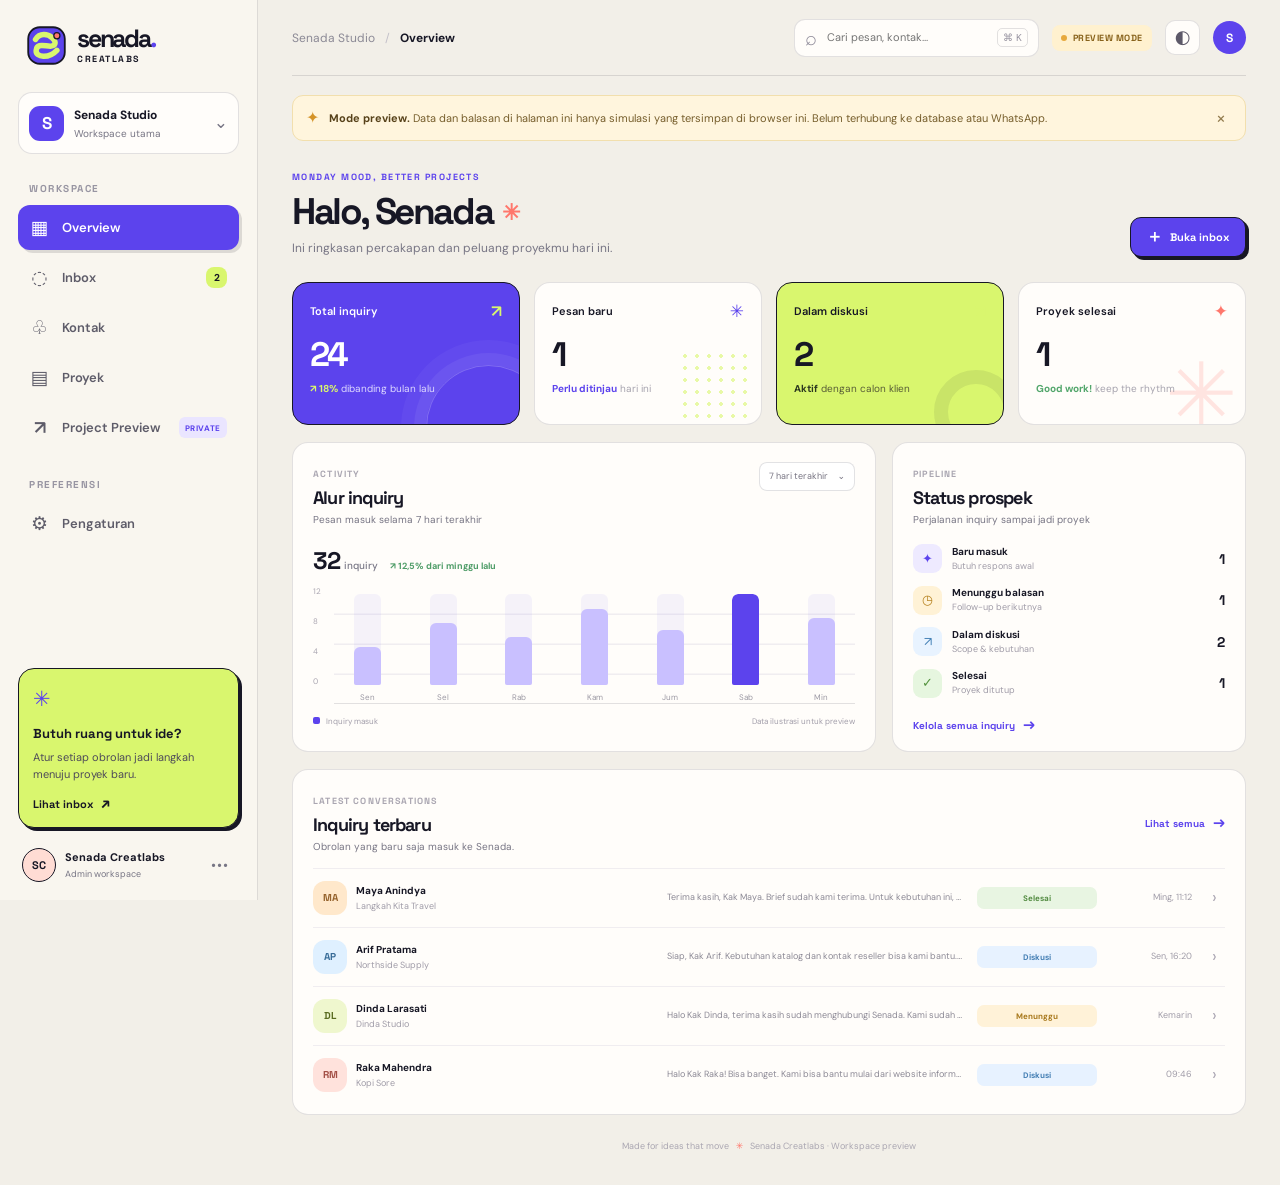
==== commit f2657fb8: "Prepare preview password field and backend status in admin UI" ====
--- a/admin/index.html
+++ b/admin/index.html
@@ -257,8 +257,8 @@
 
         <div class="preview-security-banner" role="status">
           <div class="preview-security-icon">⌑</div>
-          <div><strong>Akses privat belum diaktifkan</strong><p>Ini masih prototype lokal. GitHub Pages dan dashboard saat ini bersifat publik. Jangan masukkan token, password, atau data proyek rahasia sebelum login dan hosting privat dikonfigurasi.</p></div>
-          <span class="preview-security-state">LOCKED</span>
+          <div><strong id="previewSecurityTitle">Prototype akses privat</strong><p id="previewSecurityMessage">Di GitHub Pages, dashboard ini hanya simulasi. Backend PHP dan database privat belum terhubung. Jangan masukkan data proyek rahasia di halaman publik ini.</p></div>
+          <span class="preview-security-state" id="previewSecurityState">DEMO</span>
         </div>
 
         <div class="preview-stats">
@@ -291,7 +291,8 @@
               <label class="preview-field preview-field-wide"><span>GitHub repository URL</span><input id="previewRepo" type="url" placeholder="https://github.com/owner/repository" required></label>
               <label class="preview-field"><span>Branch</span><input id="previewBranch" type="text" value="main" maxlength="80" required></label>
               <label class="preview-field"><span>Kategori</span><select id="previewCategory"><option>Business Website</option><option>E-commerce</option><option>Landing Page</option><option>Travel & Booking</option><option>Web Application</option><option>Other</option></select></label>
-              <label class="preview-field preview-field-wide"><span>Preview slug</span><input id="previewSlug" type="text" maxlength="50" placeholder="coffee-shop-demo" required><small>Nama jalur preview, bukan link publik yang aktif.</small></label>
+              <label class="preview-field preview-field-wide"><span>Preview slug</span><input id="previewSlug" type="text" maxlength="50" placeholder="coffee-shop-demo" required><small>Nama jalur preview yang dipakai pada link privat.</small></label>
+              <label class="preview-field preview-field-wide server-only"><span>Password preview</span><input id="previewPassword" type="password" autocomplete="new-password" minlength="12" maxlength="1024" placeholder="Minimal 12 karakter"><small>Wajib saat membuat proyek. Saat mengedit, kosongkan jika ingin mempertahankan password lama.</small></label>
             </div>
             <div class="preview-access-setting">
               <span class="preview-lock-icon">⌑</span><div><strong>Akses: Private</strong><p>Default terkunci. Pengunjung harus lolos autentikasi sebelum melihat website.</p></div><span class="preview-private-pill">PRIVATE</span>
@@ -301,7 +302,7 @@
               <label><input id="previewAutoDeploy" type="checkbox" checked> <span><b>Otomatis</b><small>Jalankan setelah perubahan pada branch terpilih.</small></span></label>
               <label><input id="previewManualDeploy" type="checkbox" checked> <span><b>Manual</b><small>Jalankan dari Admin Dashboard.</small></span></label>
             </div>
-            <p class="preview-form-warning">Prototype ini hanya menyimpan pengaturan contoh di browser lokal. Belum menghubungkan GitHub API atau hosting. Jangan masukkan access token atau password.</p>
+            <p class="preview-form-warning" id="previewFormWarning">Mode demo: pengaturan contoh hanya disimpan di browser ini. Jangan masukkan password atau token sungguhan.</p>
             <div class="preview-form-actions"><button type="button" class="secondary-button" data-preview-close>Batal</button><button type="submit" class="primary-button">Simpan konfigurasi</button></div>
           </form>
         </section>
--- a/admin/preview-projects.css
+++ b/admin/preview-projects.css
@@ -0,0 +1,95 @@
+
+.preview-nav-lock{margin-left:auto;font-size:8px;letter-spacing:.08em;padding:4px 6px;background:#eae5ff;color:#5c43ed;border-radius:6px}
+.preview-page-heading{align-items:center}
+.preview-page-heading .primary-button{white-space:nowrap}
+.preview-security-banner{display:flex;align-items:center;gap:14px;padding:17px 19px;border:1.5px solid rgba(92,67,237,.28);border-radius:16px;background:#f0edff;margin:0 0 20px}
+.preview-security-icon{width:42px;height:42px;display:grid;place-items:center;flex:none;border-radius:13px;background:#5c43ed;color:white;font-size:25px}
+.preview-security-banner strong{display:block;font:700 14px "Space Grotesk",sans-serif;color:#30246f}
+.preview-security-banner p{font-size:12px;line-height:1.55;color:#625b7d;margin:4px 0 0;max-width:850px}
+.preview-security-state{margin-left:auto;flex:none;border:1px solid #b9adef;border-radius:99px;padding:6px 9px;color:#5c43ed;font:700 9px "Space Grotesk",sans-serif;letter-spacing:.1em}
+.preview-stats{display:grid;grid-template-columns:repeat(3,minmax(0,1fr));gap:13px;margin-bottom:25px}
+.preview-stat-card{background:var(--white);border:1px solid var(--line);border-radius:15px;padding:17px 18px;display:flex;flex-direction:column;gap:4px}
+.preview-stat-card>span{font-size:11px;color:var(--muted);font-weight:600}
+.preview-stat-card strong{font:700 25px "Space Grotesk",sans-serif;letter-spacing:-.05em;color:var(--ink)}
+.preview-stat-card small{font-size:10px;color:var(--muted)}
+.preview-toolbar{display:flex;justify-content:space-between;align-items:center;gap:16px;margin:25px 0 13px}
+.preview-toolbar>div{display:flex;flex-direction:column;gap:3px}
+.preview-toolbar>div strong{font:700 15px "Space Grotesk",sans-serif}
+.preview-toolbar>div span{font-size:11px;color:var(--muted)}
+.preview-search{height:39px;min-width:245px;display:flex;align-items:center;gap:8px;padding:0 11px;border:1px solid var(--line);border-radius:10px;background:var(--white);color:var(--muted)}
+.preview-search>span{font-size:20px}
+.preview-search input{width:100%;min-width:0;border:0;outline:0;background:transparent;color:var(--ink);font:inherit;font-size:11px}
+.preview-project-list{display:grid;grid-template-columns:repeat(2,minmax(0,1fr));gap:13px}
+.preview-project-card{min-width:0;background:var(--white);border:1px solid var(--line);border-radius:16px;padding:17px;box-shadow:0 3px 12px rgba(23,23,37,.025)}
+.preview-project-top{display:flex;align-items:center;justify-content:space-between;gap:10px;margin-bottom:13px}
+.preview-category{font:700 9px "Space Grotesk",sans-serif;text-transform:uppercase;letter-spacing:.09em;color:var(--muted)}
+.preview-status{font:700 9px "Space Grotesk",sans-serif;padding:5px 8px;border-radius:99px;background:#fff0d9;color:#8a5a16}
+.preview-project-card h3{font:700 18px "Space Grotesk",sans-serif;letter-spacing:-.04em;margin:0 0 6px;color:var(--ink);overflow-wrap:anywhere}
+.preview-repo{font-size:11px;color:var(--muted);overflow-wrap:anywhere;line-height:1.5;margin:0 0 13px}
+.preview-repo span{font-weight:700;color:var(--ink)}
+.preview-project-meta{display:flex;flex-wrap:wrap;gap:7px;margin-bottom:13px}
+.preview-project-meta span{font-size:10px;color:var(--muted);background:#f4f2f8;border:1px solid #e8e5ef;border-radius:7px;padding:5px 7px}
+.preview-project-meta b{color:var(--ink);font-weight:700}
+.preview-project-lock{display:flex;align-items:center;gap:8px;padding:10px 11px;background:#f2efff;border-radius:10px;margin-bottom:13px;color:#4b3ab7;font-size:10px;font-weight:700}
+.preview-project-lock .lock{font-size:17px}
+.preview-project-lock small{display:block;font-weight:500;color:#71689c;margin-top:2px}
+.preview-card-actions{display:flex;gap:7px;flex-wrap:wrap}
+.preview-card-actions button{border:1px solid var(--line);border-radius:8px;padding:8px 10px;background:var(--white);color:var(--ink);font:700 10px "Space Grotesk",sans-serif;cursor:pointer}
+.preview-card-actions button:hover{border-color:var(--violet);color:var(--violet)}
+.preview-card-actions .preview-deploy-button{background:var(--ink);border-color:var(--ink);color:white}
+.preview-card-actions button:disabled{opacity:.4;cursor:not-allowed}
+.preview-empty{grid-column:1/-1;text-align:center;padding:42px 20px;border:1.5px dashed var(--line);border-radius:16px;background:rgba(255,255,255,.35)}
+.preview-empty-icon{width:54px;height:54px;border-radius:17px;margin:0 auto 13px;display:grid;place-items:center;background:#eae5ff;color:#5c43ed;font-size:27px}
+.preview-empty strong{display:block;font:700 15px "Space Grotesk",sans-serif}
+.preview-empty p{font-size:11px;color:var(--muted);max-width:390px;margin:7px auto 15px;line-height:1.6}
+.preview-empty button{border:0;background:transparent;color:var(--violet);font:700 11px "Space Grotesk",sans-serif;cursor:pointer}
+.preview-next-step{display:flex;gap:13px;padding:17px 19px;border:1px solid var(--line);border-radius:15px;margin-top:20px;background:var(--white)}
+.preview-next-icon{width:38px;height:38px;border-radius:12px;background:#d9f66e;color:#171725;display:grid;place-items:center;flex:none;font-size:21px}
+.preview-next-step strong{font:700 13px "Space Grotesk",sans-serif}
+.preview-next-step p{font-size:11px;line-height:1.6;color:var(--muted);margin:4px 0 7px}
+.preview-next-step a{font:700 10px "Space Grotesk",sans-serif;color:var(--violet);text-decoration:none}
+.preview-next-step a:hover{text-decoration:underline}
+.preview-modal[hidden]{display:none}
+.preview-modal{position:fixed;inset:0;z-index:100;display:grid;place-items:center;padding:20px}
+.preview-modal-backdrop{position:absolute;inset:0;background:rgba(18,17,29,.58);backdrop-filter:blur(5px)}
+.preview-modal-card{position:relative;z-index:1;width:min(610px,100%);max-height:min(90vh,850px);overflow:auto;padding:25px;background:var(--white);border:1px solid var(--line);border-radius:20px;box-shadow:0 20px 70px rgba(0,0,0,.22)}
+.preview-modal-head{display:flex;align-items:flex-start;justify-content:space-between;gap:18px;margin-bottom:20px}
+.preview-modal-head .eyebrow{font-size:9px;margin:0 0 7px}
+.preview-modal-head h2{font:700 23px "Space Grotesk",sans-serif;letter-spacing:-.05em;margin:0 0 5px;color:var(--ink)}
+.preview-modal-head p{font-size:11px;color:var(--muted);margin:0}
+.preview-modal-close{width:33px;height:33px;border:1px solid var(--line);border-radius:10px;background:transparent;color:var(--ink);font-size:22px;cursor:pointer}
+.preview-form-grid{display:grid;grid-template-columns:1fr 1fr;gap:13px}
+.preview-field{display:flex;flex-direction:column;gap:6px;min-width:0}
+.preview-field-wide{grid-column:1/-1}
+.preview-field>span{font-size:10px;font-weight:700;color:var(--ink)}
+.preview-field input,.preview-field select{width:100%;min-width:0;height:40px;padding:0 11px;border:1px solid var(--line);border-radius:9px;background:var(--white);color:var(--ink);font:inherit;font-size:11px;outline:none}
+.preview-field input:focus,.preview-field select:focus{border-color:var(--violet);box-shadow:0 0 0 3px rgba(92,67,237,.12)}
+.preview-field small{font-size:9px;color:var(--muted)}
+.preview-access-setting{display:flex;align-items:center;gap:10px;padding:12px;margin-top:17px;background:#f2efff;border:1px solid #e2dcff;border-radius:12px}
+.preview-lock-icon{font-size:22px;color:#5c43ed}
+.preview-access-setting strong{display:block;font:700 11px "Space Grotesk",sans-serif;color:#352779}
+.preview-access-setting p{font-size:9px;color:#71689c;margin:3px 0 0;line-height:1.5}
+.preview-private-pill{margin-left:auto;flex:none;padding:5px 7px;background:#5c43ed;color:white;border-radius:99px;font:700 8px "Space Grotesk",sans-serif;letter-spacing:.08em}
+.preview-deploy-options{display:grid;gap:10px;padding:15px 0 3px}
+.preview-deploy-options>strong{font:700 11px "Space Grotesk",sans-serif}
+.preview-deploy-options label{display:flex;align-items:flex-start;gap:9px;font-size:10px;cursor:pointer}
+.preview-deploy-options input{margin:2px 0 0;accent-color:#5c43ed}
+.preview-deploy-options b{display:block;font:700 10px "Space Grotesk",sans-serif}
+.preview-deploy-options small{display:block;color:var(--muted);font-size:9px;margin-top:2px}
+.preview-form-warning{font-size:9px;line-height:1.55;color:#8a5a16;background:#fff5e5;border:1px solid #f2dfbd;border-radius:9px;padding:10px 11px;margin:15px 0}
+.preview-form-actions{display:flex;justify-content:flex-end;gap:8px}
+.preview-form-actions .primary-button,.preview-form-actions .secondary-button{font:700 10px "Space Grotesk",sans-serif;padding:10px 14px;border-radius:9px;cursor:pointer}
+body.dark .preview-stat-card,body.dark .preview-project-card,body.dark .preview-next-step,body.dark .preview-modal-card{background:#292735;border-color:#454252}
+body.dark .preview-stat-card strong,body.dark .preview-project-card h3,body.dark .preview-repo span,body.dark .preview-project-meta b,body.dark .preview-toolbar>div strong,body.dark .preview-modal-head h2,body.dark .preview-field>span,body.dark .preview-deploy-options>strong{color:#f8f6ff}
+body.dark .preview-search,body.dark .preview-field input,body.dark .preview-field select,body.dark .preview-card-actions button{background:#201f2b;color:#f8f6ff;border-color:#494657}
+body.dark .preview-project-meta span{background:#343241;border-color:#494657}
+body.dark .preview-security-banner{background:#292442;border-color:#51448b}
+body.dark .preview-security-banner strong{color:#eee9ff}
+body.dark .preview-security-banner p{color:#c5bddf}
+body.dark .preview-project-lock,body.dark .preview-access-setting{background:#302b49;border-color:#49406e;color:#ded7ff}
+body.dark .preview-project-lock small,body.dark .preview-access-setting p{color:#c0b7e2}
+body.dark .preview-access-setting strong{color:#f2edff}
+body.dark .preview-empty{background:#252431}
+body.dark .preview-form-warning{background:#3b3022;border-color:#6a5030;color:#f4d7a5}
+@media(max-width:900px){.preview-project-list{grid-template-columns:1fr}.preview-stats{gap:9px}.preview-stat-card{padding:14px}}
+@media(max-width:680px){.preview-page-heading{align-items:flex-start;flex-direction:column}.preview-security-banner{align-items:flex-start;padding:14px}.preview-security-state{display:none}.preview-stats{grid-template-columns:1fr 1fr}.preview-stat-card:last-child{grid-column:1/-1}.preview-toolbar{align-items:stretch;flex-direction:column}.preview-search{min-width:0;width:100%}.preview-form-grid{grid-template-columns:1fr}.preview-field-wide{grid-column:auto}.preview-modal{padding:10px}.preview-modal-card{padding:19px;max-height:94vh}.preview-form-actions{flex-direction:column-reverse}.preview-form-actions button{width:100%}}
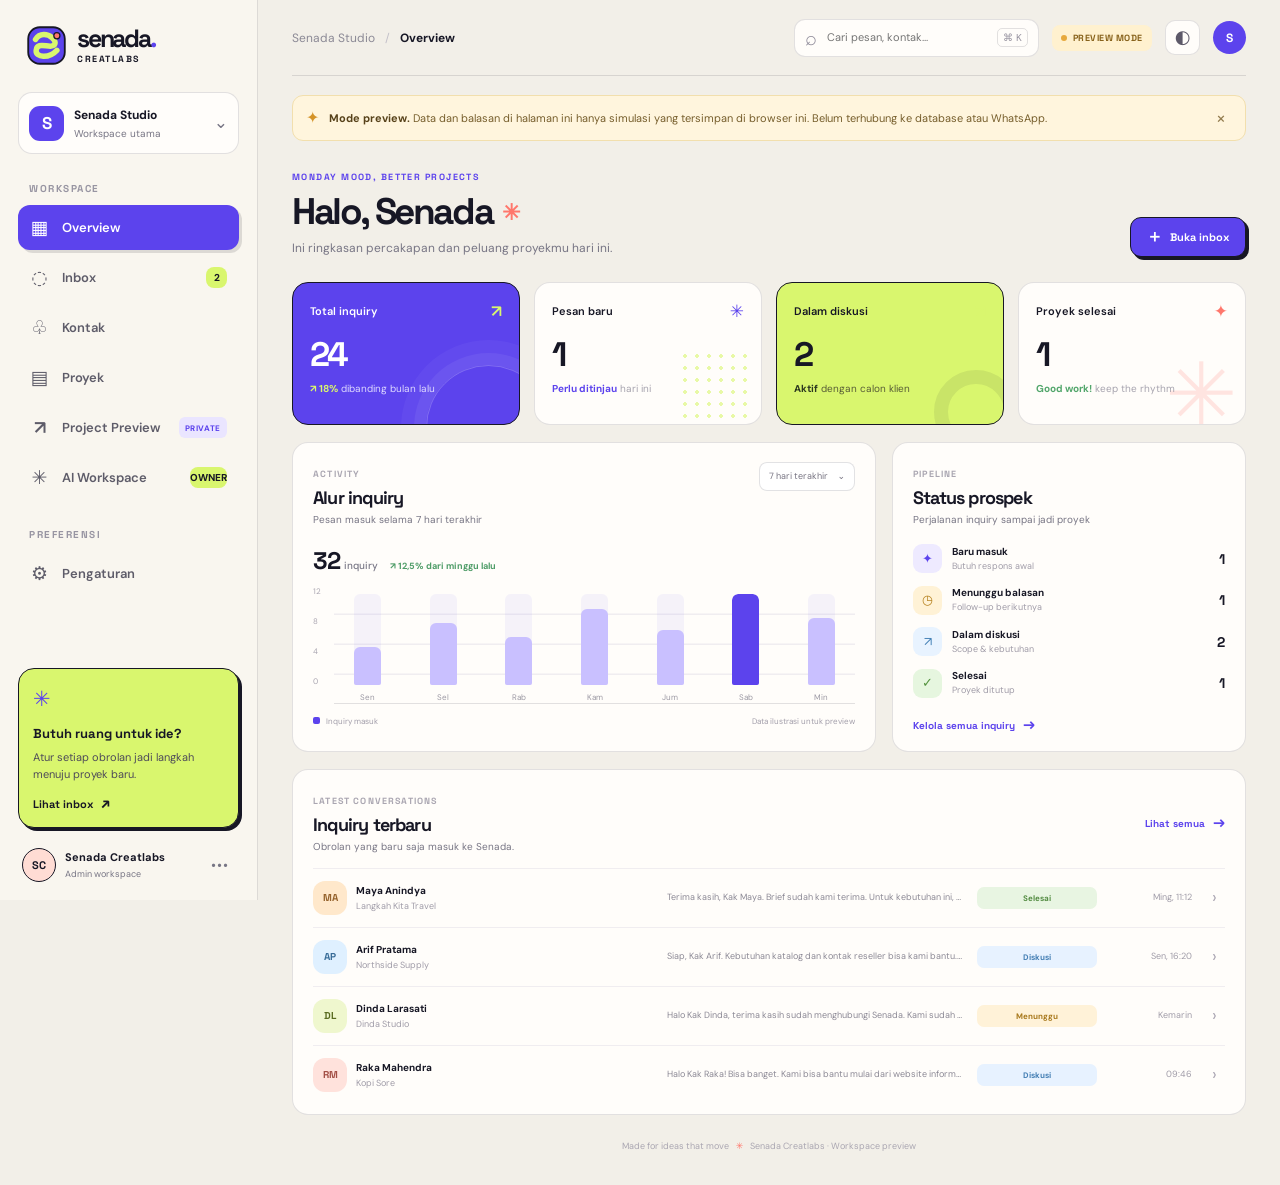
==== commit ff5cb6e4: "Unify Senada admin dashboard and AI workspace" ====
--- a/admin/index.html
+++ b/admin/index.html
@@ -12,6 +12,8 @@
   <link href="https://fonts.googleapis.com/css2?family=DM+Sans:wght@400;500;600;700&family=Space+Grotesk:wght@400;500;600;700&display=swap" rel="stylesheet">
   <link rel="stylesheet" href="admin.css">
   <link rel="stylesheet" href="preview-projects.css">
+  <link rel="stylesheet" href="../preview-lab/agent-workbench.css">
+  <link rel="stylesheet" href="ai-workspace.css">
 </head>
 <body>
   <div class="app-shell">
@@ -43,6 +45,9 @@
         </button>
         <button class="nav-link" data-page="previews">
           <span class="nav-icon" aria-hidden="true">↗</span><span>Project Preview</span><span class="nav-count preview-nav-lock">PRIVATE</span>
+        </button>
+        <button class="nav-link" data-page="ai">
+          <span class="nav-icon" aria-hidden="true">✳</span><span>AI Workspace</span><span class="nav-count ai-owner-pill">OWNER</span>
         </button>
       </nav>
 
@@ -195,7 +200,7 @@
             <div id="chatContent" class="chat-content">
               <div class="chat-top">
                 <div class="chat-person"><div class="avatar avatar-large" id="chatAvatar">NP</div><div><strong id="chatName">Nadia Putri</strong><span id="chatMeta">Studio skincare · Business Website</span></div></div>
-                <div class="chat-actions"><button class="square-button" type="button" title="Cari dalam chat">⌕</button><button class="square-button" type="button" title="Opsi lainnya">•••</button></div>
+                <div class="chat-actions"><button class="ai-reply-trigger" id="aiReplyOpen" type="button" title="Minta bantuan AI untuk menyusun balasan"><span>✳</span><b>Bantu jawab</b></button><button class="square-button" type="button" title="Cari dalam chat">⌕</button><button class="square-button" type="button" title="Opsi lainnya">•••</button></div>
               </div>
               <div class="chat-project-strip"><span class="project-strip-icon">✦</span><div><strong id="chatProjectType">Business Website</strong><span id="chatProjectBudget">Budget: Rp5–8 juta</span></div><span class="lead-label" id="chatSource">FORM WEBSITE</span></div>
               <div class="message-thread" id="messageThread"></div>
@@ -278,6 +283,143 @@
           <div><strong>Langkah integrasi berikutnya</strong><p>Hubungkan hosting privat dan autentikasi terlebih dahulu. Setelah itu, GitHub Actions dapat menjalankan deployment otomatis saat ada push dan deployment manual saat diminta dari dashboard.</p><a href="PREVIEW-DEPLOYMENT.md" target="_blank" rel="noopener">Baca rancangan deployment <span>↗</span></a></div>
         </div>
         <div class="footer-note">Made for ideas that move <span>✳</span> Senada Creatlabs · Project Preview prototype</div>
+      </section>
+
+
+      <section class="page-view ai-workspace-view agent-screen" data-view="ai" id="viewAI">
+        <div class="agent-main">
+          <div class="agent-heading">
+            <div>
+              <div class="eyebrow"><span class="eyebrow-star">✳</span> OWNER-ONLY AI WORKSPACE</div>
+              <h1 id="agent-title">Senada <em>AI Workspace.</em></h1>
+              <p>Satu ruang untuk meminta bantuan menangani pelanggan dan mengembangkan proyek website.</p>
+            </div>
+            <div class="agent-heading-status">
+              <span class="agent-mode-chip"><b>✳</b> AGENT MODE</span>
+              <span class="agent-no-api">API BELUM TERHUBUNG</span>
+            </div>
+          </div>
+
+          <div class="ai-workspace-tools">
+            <article class="ai-tool-card">
+              <span class="ai-tool-icon">✉</span>
+              <div><strong>Customer Reply Assistant</strong><p>Buka percakapan pelanggan, minta AI menjelaskan pertanyaannya, lalu pilih bagian jawaban yang ingin kamu kirim.</p></div>
+              <button class="secondary-button" type="button" data-page="inbox">Buka Inbox ↗</button>
+            </article>
+            <article class="ai-tool-card ai-tool-card-agent">
+              <span class="ai-tool-icon">⌘</span>
+              <div><strong>Agent Coding</strong><p>Berikan tugas pengembangan, tinjau rencana dan contoh perubahan kode, lalu tentukan apakah proposal dapat dilanjutkan.</p></div>
+              <span class="ai-owner-label">OWNER ONLY</span>
+            </article>
+          </div>
+
+          <div class="agent-subheading"><span>CODING AGENT</span><small>Perubahan kode tetap memerlukan review dan persetujuan pemilik.</small></div>
+          <div class="agent-layout">
+            <aside class="agent-panel agent-context-panel" aria-label="Konteks proyek">
+              <div class="agent-panel-heading"><span>PROJECT CONTEXT</span><small>DEMO DATA</small></div>
+              <label for="agent-project-select">Workspace project</label>
+              <select id="agent-project-select" class="agent-select">
+                <option value="senada">Senada Creatlabs website</option>
+                <option value="aure">Aure Studio — sample project</option>
+              </select>
+
+              <div class="agent-repo-card">
+                <div class="agent-repo-top"><span>GITHUB REPOSITORY</span><i></i></div>
+                <strong id="agent-repo-name">senada-creatlabs</strong>
+                <small id="agent-repo-owner">bernadusbayu148-source / public</small>
+                <div class="agent-repo-footer"><span>Preview context only</span><b>NOT CONNECTED</b></div>
+              </div>
+
+              <div class="agent-files-heading"><span>PROJECT FILES</span><small>SIMULATED TREE</small></div>
+              <div class="agent-file-list" role="list" aria-label="Contoh file proyek">
+                <button class="agent-file is-selected" type="button" data-agent-file="index.html"><span class="file-type file-html">H</span><span>index.html</span><small>HTML</small></button>
+                <button class="agent-file" type="button" data-agent-file="styles.css"><span class="file-type file-css">#</span><span>styles.css</span><small>CSS</small></button>
+                <button class="agent-file" type="button" data-agent-file="app.js"><span class="file-type file-js">JS</span><span>app.js</span><small>JS</small></button>
+                <button class="agent-file" type="button" data-agent-file="README.md"><span class="file-type file-md">M</span><span>README.md</span><small>MD</small></button>
+              </div>
+              <div class="agent-file-detail" id="agent-file-detail" aria-live="polite">
+                <span>SELECTED FILE</span>
+                <strong id="agent-selected-file">index.html</strong>
+                <p id="agent-file-description">Halaman utama dan struktur konten proyek. Informasi ini hanya contoh untuk memperlihatkan konteks Agent.</p>
+              </div>
+              <div class="agent-context-warning"><span>ⓘ</span><p>Daftar file di sini adalah data contoh. Agent belum membaca repository atau file sungguhan.</p></div>
+            </aside>
+
+            <section class="agent-panel agent-conversation" aria-label="Percakapan Agent">
+              <div class="agent-conversation-head">
+                <div class="agent-conversation-title"><span class="agent-avatar">✳</span><div><strong>Senada Coding Agent</strong><small>Owner assistant <i></i> Ready for a task</small></div></div>
+                <button class="agent-reset" id="agent-reset" type="button">↻ Tugas baru</button>
+              </div>
+
+              <div class="agent-messages" id="agent-messages" aria-live="polite" aria-relevant="additions">
+                <article class="agent-message agent-message-assistant">
+                  <span class="agent-message-avatar">✳</span>
+                  <div class="agent-message-body">
+                    <div class="agent-message-meta"><strong>Senada Agent</strong><time>Siap</time></div>
+                    <p>Halo! Saya Coding Agent Senada. Dalam alur yang direncanakan, saya akan memeriksa konteks proyek, menelusuri file terkait, menyusun rencana, menampilkan diff, lalu menunggu persetujuan kamu.</p>
+                    <div class="agent-message-note"><span>✳</span> Setiap perubahan harus melewati review dan persetujuan owner.</div>
+                  </div>
+                </article>
+              </div>
+
+              <div class="agent-suggestions" id="agent-suggestions">
+                <span>COBA BERIKAN TUGAS</span>
+                <div>
+                  <button type="button" data-agent-prompt="Audit tampilan homepage pada perangkat mobile dan susun daftar perbaikannya.">Audit tampilan mobile</button>
+                  <button type="button" data-agent-prompt="Rapikan struktur CSS agar komponen website lebih konsisten.">Rapikan struktur CSS</button>
+                  <button type="button" data-agent-prompt="Periksa navigasi website dan usulkan perbaikan aksesibilitas.">Periksa navigasi</button>
+                </div>
+              </div>
+
+              <form class="agent-prompt-form" id="agent-prompt-form">
+                <label class="agent-sr-only" for="agent-prompt">Instruksi untuk Agent</label>
+                <textarea id="agent-prompt" rows="2" placeholder="Jelaskan apa yang ingin dikerjakan Agent..." maxlength="1200" required></textarea>
+                <div class="agent-composer-footer">
+                  <span><i></i> DEMO MODE · Tidak mengirim instruksi ke API</span>
+                  <button class="button button-dark" type="submit" id="agent-run-button">Jalankan Agent <span>↗</span></button>
+                </div>
+              </form>
+            </section>
+
+            <aside class="agent-panel agent-run-panel" aria-label="Proses Agent dan review perubahan">
+              <div class="agent-panel-heading"><span>AGENT RUN</span><small id="agent-run-status">READY</small></div>
+              <div class="agent-run-summary">
+                <div class="agent-run-icon">⌘</div>
+                <div><strong id="agent-run-title">Belum ada tugas aktif</strong><p id="agent-run-description">Kirim instruksi untuk melihat alur kerja Agent dalam simulasi.</p></div>
+              </div>
+              <div class="agent-progress-track"><i id="agent-progress-bar"></i></div>
+              <ol class="agent-steps" id="agent-steps">
+                <li class="is-complete"><span>1</span><div><strong>Memahami instruksi</strong><small>Tujuan dan ruang lingkup tugas</small></div></li>
+                <li class="is-pending"><span>2</span><div><strong>Memeriksa file</strong><small>Mengidentifikasi file terkait</small></div></li>
+                <li class="is-pending"><span>3</span><div><strong>Menyusun rencana</strong><small>Urutan tindakan yang aman</small></div></li>
+                <li class="is-pending"><span>4</span><div><strong>Menyiapkan diff</strong><small>Perubahan untuk ditinjau</small></div></li>
+                <li class="is-pending"><span>5</span><div><strong>Menunggu persetujuan</strong><small>Owner memutuskan langkah berikutnya</small></div></li>
+              </ol>
+              <div class="agent-review-empty" id="agent-review-empty">
+                <span class="agent-review-empty-icon">⌁</span>
+                <strong>Change review</strong>
+                <p>Usulan perubahan dan perbandingan kode akan muncul di sini setelah simulasi Agent dijalankan.</p>
+              </div>
+              <div class="agent-review-card" id="agent-review-card" hidden>
+                <div class="agent-review-top"><span>CHANGE PROPOSAL</span><b>DEMO DIFF</b></div>
+                <strong id="agent-proposal-title">Responsive refinement</strong>
+                <p class="agent-proposal-path">admin/ai-workspace.css <span>·</span> contoh perubahan</p>
+                <pre class="agent-diff"><code><span class="diff-context">.hero-copy {</span>
+<span class="diff-remove">-  max-width: 32rem;</span>
+<span class="diff-add">+  max-width: min(100%, 32rem);</span>
+<span class="diff-context">}</span></code></pre>
+                <p class="agent-diff-caption">Contoh diff visual. Bukan patch dari file repository.</p>
+                <div class="agent-approval-status" id="agent-approval-status">Menunggu keputusan owner.</div>
+                <div class="agent-review-actions">
+                  <button class="button button-dark" type="button" id="agent-approve">Setujui contoh</button>
+                  <button class="button button-outline" type="button" id="agent-revise">Minta revisi</button>
+                </div>
+              </div>
+              <div class="agent-guardrail"><span>⌑</span><p>Persetujuan di sini hanya simulasi. Tidak ada commit, pull request, merge, atau deployment.</p></div>
+            </aside>
+          </div>
+          <div class="agent-bottom-note"><span><i></i> OWNER-ONLY WORKSPACE</span><span>Senada AI Workspace <b>✳</b> Prototype / Stage 1</span></div>
+        </div>
       </section>
 
       <div class="preview-modal" id="previewModal" hidden>
@@ -292,7 +434,7 @@
               <label class="preview-field"><span>Branch</span><input id="previewBranch" type="text" value="main" maxlength="80" required></label>
               <label class="preview-field"><span>Kategori</span><select id="previewCategory"><option>Business Website</option><option>E-commerce</option><option>Landing Page</option><option>Travel & Booking</option><option>Web Application</option><option>Other</option></select></label>
               <label class="preview-field preview-field-wide"><span>Preview slug</span><input id="previewSlug" type="text" maxlength="50" placeholder="coffee-shop-demo" required><small>Nama jalur preview yang dipakai pada link privat.</small></label>
-              <label class="preview-field preview-field-wide server-only"><span>Password preview</span><input id="previewPassword" type="password" autocomplete="new-password" minlength="12" maxlength="1024" placeholder="Minimal 12 karakter"><small>Wajib saat membuat proyek. Saat mengedit, kosongkan jika ingin mempertahankan password lama.</small></label>
+              <label class="preview-field preview-field-wide server-only"><span>Password preview</span><input id="previewPassword" type="password" autocomplete="new-password" minlength="12" maxlength="72" placeholder="12–72 byte"><small>Wajib saat membuat proyek. Saat mengedit, kosongkan jika ingin mempertahankan password lama.</small></label>
             </div>
             <div class="preview-access-setting">
               <span class="preview-lock-icon">⌑</span><div><strong>Akses: Private</strong><p>Default terkunci. Pengunjung harus lolos autentikasi sebelum melihat website.</p></div><span class="preview-private-pill">PRIVATE</span>
@@ -317,11 +459,74 @@
         </div>
         <div class="footer-note">Made for ideas that move <span>✳</span> Senada Creatlabs · Workspace preview</div>
       </section>
+
+      <div class="ai-assist-modal" id="aiReplyModal" hidden>
+        <button class="ai-assist-backdrop" type="button" data-ai-close aria-label="Tutup bantuan AI"></button>
+        <section class="ai-assist-dialog" role="dialog" aria-modal="true" aria-labelledby="aiAssistTitle" tabindex="-1">
+          <header class="ai-assist-head">
+            <div>
+              <span class="ai-assist-kicker">SENADA AI · CUSTOMER REPLY ASSISTANT</span>
+              <h2 id="aiAssistTitle">Bantu jawab pelanggan</h2>
+              <p id="aiCustomerMeta">Pilih percakapan untuk memulai.</p>
+            </div>
+            <button class="ai-assist-close" type="button" data-ai-close aria-label="Tutup">×</button>
+          </header>
+          <div class="ai-assist-body">
+            <section class="ai-assist-inputs">
+              <div class="ai-assist-field">
+                <label for="aiCustomerQuestion">Pertanyaan / pesan pelanggan</label>
+                <textarea id="aiCustomerQuestion" rows="5" placeholder="Tempel pesan pelanggan di sini..."></textarea>
+              </div>
+              <div class="ai-assist-field">
+                <label for="aiExtraContext">Konteks tambahan dari kamu <span>opsional</span></label>
+                <textarea id="aiExtraContext" rows="3" placeholder="Contoh: website menggunakan WordPress, domain baru saja dipindahkan..."></textarea>
+              </div>
+              <div class="ai-assist-safety-note"><span>ⓘ</span><p>AI membantu kamu memahami pesan dan menyiapkan draft. Catatan internal tidak akan masuk ke balasan. Kamu tetap memeriksa dan mengirim pesan sendiri.</p></div>
+              <button class="primary-button ai-analyze-button" type="button" id="aiAnalyzeButton"><span>✳</span> Analisis & susun jawaban</button>
+              <p class="ai-demo-note">DEMO MODE · AI API belum terhubung. Hasil saat ini merupakan simulasi lokal.</p>
+            </section>
+
+            <section class="ai-assist-output">
+              <div class="ai-assist-empty" id="aiAssistEmpty">
+                <span>✳</span><strong>Ruang bantuan AI</strong>
+                <p>Masukkan pertanyaan pelanggan, lalu jalankan analisis untuk melihat penjelasan internal dan pilihan draft balasan.</p>
+              </div>
+              <div class="ai-assist-results" id="aiAssistResults" hidden aria-live="polite">
+                <div class="ai-internal-card">
+                  <div class="ai-card-kicker"><span>CATATAN INTERNAL</span><b>TIDAK DIKIRIM</b></div>
+                  <div class="ai-analysis-block"><strong>Inti pertanyaan pelanggan</strong><p id="aiIntent"></p></div>
+                  <div class="ai-analysis-block"><strong>Penjelasan teknis untuk kamu</strong><p id="aiExplanation"></p></div>
+                  <div class="ai-analysis-block"><strong>Hal yang perlu diverifikasi</strong><p id="aiVerify"></p></div>
+                </div>
+
+                <div class="ai-draft-card">
+                  <div class="ai-draft-title"><span>JAWABAN UNTUK PELANGGAN</span><strong>Pilih bagian yang ingin kamu kirim</strong></div>
+                  <div class="ai-reply-parts">
+                    <label class="ai-reply-part"><input type="checkbox" data-ai-part="greeting" checked><span><strong>Salam & konteks</strong><small id="aiPartGreeting"></small></span></label>
+                    <label class="ai-reply-part"><input type="checkbox" data-ai-part="explanation" checked><span><strong>Penjelasan singkat</strong><small id="aiPartExplanation"></small></span></label>
+                    <label class="ai-reply-part"><input type="checkbox" data-ai-part="nextStep" checked><span><strong>Langkah berikutnya</strong><small id="aiPartNextStep"></small></span></label>
+                    <label class="ai-reply-part"><input type="checkbox" data-ai-part="question" checked><span><strong>Pertanyaan klarifikasi</strong><small id="aiPartQuestion"></small></span></label>
+                  </div>
+                  <label class="ai-draft-label" for="aiReplyDraft">Draft balasan · bisa kamu edit</label>
+                  <textarea id="aiReplyDraft" rows="6" placeholder="Draft balasan akan muncul di sini..."></textarea>
+                  <div class="ai-draft-actions">
+                    <button class="secondary-button" type="button" id="aiCopyDraft">Salin draft</button>
+                    <button class="primary-button" type="button" id="aiUseDraft">Masukkan ke kolom balasan <span>↗</span></button>
+                  </div>
+                  <p class="ai-draft-footnote">Draft tidak dikirim otomatis. Setelah dimasukkan ke kolom Inbox, kamu masih bisa mengeditnya sebelum mengirim.</p>
+                </div>
+              </div>
+            </section>
+          </div>
+        </section>
+      </div>
     </main>
   </div>
   <div class="mobile-scrim" id="mobileScrim"></div>
   <div class="toast" id="toast" role="status" aria-live="polite"></div>
   <script src="admin.js"></script>
   <script src="preview-projects.js"></script>
+  <script src="ai-assistant.js"></script>
+  <script src="../preview-lab/agent-workbench.js"></script>
 </body>
 </html>
--- a/admin/preview-projects.css
+++ b/admin/preview-projects.css
@@ -93,3 +93,12 @@
 body.dark .preview-form-warning{background:#3b3022;border-color:#6a5030;color:#f4d7a5}
 @media(max-width:900px){.preview-project-list{grid-template-columns:1fr}.preview-stats{gap:9px}.preview-stat-card{padding:14px}}
 @media(max-width:680px){.preview-page-heading{align-items:flex-start;flex-direction:column}.preview-security-banner{align-items:flex-start;padding:14px}.preview-security-state{display:none}.preview-stats{grid-template-columns:1fr 1fr}.preview-stat-card:last-child{grid-column:1/-1}.preview-toolbar{align-items:stretch;flex-direction:column}.preview-search{min-width:0;width:100%}.preview-form-grid{grid-template-columns:1fr}.preview-field-wide{grid-column:auto}.preview-modal{padding:10px}.preview-modal-card{padding:19px;max-height:94vh}.preview-form-actions{flex-direction:column-reverse}.preview-form-actions button{width:100%}}
+
+.server-only{display:none}
+body.server-mode .server-only{display:flex}
+.preview-project-link{display:inline-block;margin:0 0 12px;color:var(--violet);font:700 10px 'Space Grotesk',sans-serif;text-decoration:none;overflow-wrap:anywhere}
+.preview-project-link:hover{text-decoration:underline}
+.preview-project-state{font:700 9px 'Space Grotesk',sans-serif;padding:5px 8px;border-radius:99px;background:#e9f5d2;color:#536d1c}
+.preview-project-state.is-disabled{background:#ffe7e3;color:#a84f46}
+body.dark .preview-project-state{background:#3d492b;color:#d9f6a2}
+body.dark .preview-project-state.is-disabled{background:#503331;color:#ffc2b9}
--- a/preview-lab/agent-workbench.css
+++ b/preview-lab/agent-workbench.css
@@ -0,0 +1,177 @@
+/* Senada AI Workbench — Stage 1 visual prototype */
+.agent-screen{background:var(--paper);min-height:calc(100vh - 29px)}
+.agent-topbar{height:76px;padding:0 clamp(18px,4vw,58px);display:flex;align-items:center;justify-content:space-between;background:var(--white);border-bottom:1px solid var(--line);gap:20px}
+.agent-topbar-meta{display:flex;align-items:center;gap:13px}
+.agent-owner-label,.agent-prototype-label{display:inline-flex;align-items:center;gap:7px;font-size:8px;font-weight:800;letter-spacing:.13em;color:var(--muted)}
+.agent-owner-label i{width:7px;height:7px;border-radius:50%;background:#a5ca3d;display:inline-block}
+.agent-prototype-label{padding:7px 10px;border-radius:30px;background:#f0edff;color:#6850ca}
+.agent-back{min-height:34px;padding:0 13px;font-size:9px}
+.agent-main{width:min(1660px,calc(100% - 64px));margin:0 auto;padding:32px 0 24px}
+.agent-heading{display:flex;align-items:flex-end;justify-content:space-between;gap:24px;margin-bottom:22px}
+.agent-heading h1{font-family:"Space Grotesk",sans-serif;font-size:clamp(35px,4vw,52px);line-height:1;letter-spacing:-.085em;margin:12px 0 8px}
+.agent-heading h1 em{font-style:normal;color:var(--violet)}
+.agent-heading>div:first-child>p{margin:0;color:var(--muted);font-size:12px}
+.agent-heading-status{display:flex;align-items:center;gap:8px;padding-bottom:3px}
+.agent-mode-chip,.agent-no-api{display:inline-flex;align-items:center;gap:7px;padding:8px 11px;border-radius:30px;font-size:8px;font-weight:800;letter-spacing:.1em;white-space:nowrap}
+.agent-mode-chip{background:#eae5ff;color:#5941cb}
+.agent-mode-chip b{font-size:14px}
+.agent-no-api{background:#fff0e9;color:#b45a39}
+.agent-layout{display:grid;grid-template-columns:minmax(220px,.78fr) minmax(390px,1.65fr) minmax(270px,.92fr);gap:15px;align-items:stretch}
+.agent-panel{background:var(--white);border:1px solid var(--line);border-radius:17px;box-shadow:0 9px 26px rgba(32,29,43,.035);min-width:0}
+.agent-context-panel,.agent-run-panel{padding:18px}
+.agent-panel-heading{display:flex;align-items:center;justify-content:space-between;gap:10px;margin-bottom:18px;font-size:9px;font-weight:800;letter-spacing:.13em}
+.agent-panel-heading small{font-size:7px;color:var(--muted);letter-spacing:.1em}
+.agent-context-panel>label{display:block;font-size:9px;font-weight:700;margin-bottom:7px}
+.agent-select{width:100%;height:39px;border:1px solid var(--line);border-radius:9px;background:var(--paper);color:var(--ink);padding:0 10px;font-size:10px}
+.agent-repo-card{margin-top:15px;padding:13px;border:1px solid var(--line);border-radius:11px;background:var(--paper)}
+.agent-repo-top{display:flex;justify-content:space-between;align-items:center;font-size:7px;letter-spacing:.12em;font-weight:800;color:var(--muted)}
+.agent-repo-top i{width:7px;height:7px;border-radius:50%;background:#e7a05e}
+.agent-repo-card>strong,.agent-repo-card>small{display:block}
+.agent-repo-card>strong{font-family:"Space Grotesk",sans-serif;font-size:15px;letter-spacing:-.04em;margin-top:9px}
+.agent-repo-card>small{font-size:8px;color:var(--muted);margin-top:2px;overflow-wrap:anywhere}
+.agent-repo-footer{display:flex;align-items:center;justify-content:space-between;gap:7px;border-top:1px solid var(--line);padding-top:9px;margin-top:12px}
+.agent-repo-footer span{font-size:7px;color:var(--muted)}
+.agent-repo-footer b{font-size:6px;letter-spacing:.08em;color:#a45c38}
+.agent-files-heading{display:flex;justify-content:space-between;align-items:center;margin:21px 0 8px;font-size:8px;font-weight:800;letter-spacing:.12em}
+.agent-files-heading small{font-size:7px;color:var(--muted);font-weight:600;letter-spacing:.04em}
+.agent-file-list{display:grid;gap:3px}
+.agent-file{display:grid;grid-template-columns:22px minmax(0,1fr) auto;align-items:center;gap:8px;padding:8px;border:1px solid transparent;border-radius:8px;background:transparent;color:var(--ink);text-align:left}
+.agent-file>span:nth-child(2){font-size:9px;font-weight:600}
+.agent-file>small{font-size:7px;color:var(--muted)}
+.agent-file.is-selected{background:#f0edff;border-color:#e0d9ff;color:#4e3bb0}
+.file-type{width:21px;height:21px;display:grid;place-items:center;border-radius:6px;font-size:8px;font-weight:800}
+.file-html{background:#ffe5d9;color:#b95e3c}.file-css{background:#e4eaff;color:#536fc4}.file-js{background:#fff1c8;color:#a27a19;font-size:6px}.file-md{background:#e7e5eb;color:#706a7e}
+.agent-file-detail{padding:11px;margin-top:12px;border-radius:9px;background:var(--paper)}
+.agent-file-detail>span{display:block;font-size:6px;letter-spacing:.12em;font-weight:800;color:var(--muted)}
+.agent-file-detail>strong{display:block;font-family:"Space Grotesk",sans-serif;font-size:12px;margin-top:4px}
+.agent-file-detail>p{font-size:8px;line-height:1.6;color:var(--muted);margin:4px 0 0}
+.agent-context-warning{display:flex;gap:8px;align-items:flex-start;margin-top:14px;color:#887a55}
+.agent-context-warning>span{font-size:12px}
+.agent-context-warning p{font-size:7px;line-height:1.6;margin:0;color:var(--muted)}
+.agent-conversation{display:flex;flex-direction:column;min-height:680px;overflow:hidden}
+.agent-conversation-head{height:66px;display:flex;align-items:center;justify-content:space-between;padding:0 18px;border-bottom:1px solid var(--line);gap:12px}
+.agent-conversation-title{display:flex;align-items:center;gap:10px}
+.agent-avatar{width:34px;height:34px;border-radius:12px;display:grid;place-items:center;background:var(--violet);color:#fff;font-size:19px}
+.agent-conversation-title strong,.agent-conversation-title small{display:block}
+.agent-conversation-title strong{font-size:11px}
+.agent-conversation-title small{font-size:8px;color:var(--muted);margin-top:3px}
+.agent-conversation-title small i{display:inline-block;width:5px;height:5px;background:#9fc73d;border-radius:50%;margin-left:3px}
+.agent-reset{border:0;background:transparent;color:var(--muted);font-size:8px;font-weight:700;padding:8px}
+.agent-messages{flex:1;min-height:270px;max-height:440px;overflow:auto;padding:20px 19px 12px;display:flex;flex-direction:column;gap:14px}
+.agent-message{display:flex;gap:10px;align-items:flex-start;max-width:100%}
+.agent-message-avatar{flex:none;width:26px;height:26px;border-radius:9px;display:grid;place-items:center;background:#eeeaff;color:var(--violet);font-size:14px}
+.agent-message-body{min-width:0;max-width:680px}
+.agent-message-meta{display:flex;align-items:center;gap:9px;margin:2px 0 6px}
+.agent-message-meta strong{font-size:8px}
+.agent-message-meta time{font-size:7px;color:var(--muted)}
+.agent-message-body>p{font-size:10px;line-height:1.75;color:var(--ink);margin:0}
+.agent-message-user{justify-content:flex-end}
+.agent-message-user .agent-message-body{padding:10px 13px;border-radius:12px 12px 3px 12px;background:#eeeaff;color:#3f3192}
+.agent-message-user .agent-message-meta{justify-content:flex-end}
+.agent-message-user .agent-message-body>p{color:#3f3192}
+.agent-message-user .agent-message-avatar{display:none}
+.agent-message-note{display:flex;align-items:center;gap:7px;margin-top:11px;padding:9px 11px;border-radius:8px;background:var(--paper);font-size:8px;color:var(--muted)}
+.agent-message-note span{color:var(--violet);font-size:12px}
+.agent-suggestions{padding:0 19px 15px}
+.agent-suggestions>span{display:block;font-size:7px;font-weight:800;letter-spacing:.12em;color:var(--muted);margin-bottom:8px}
+.agent-suggestions>div{display:flex;flex-wrap:wrap;gap:6px}
+.agent-suggestions button{border:1px solid var(--line);border-radius:30px;background:transparent;color:var(--muted);padding:7px 10px;font-size:8px}
+.agent-suggestions button:hover{border-color:#b8aaf7;color:var(--violet)}
+.agent-prompt-form{margin:0 14px 14px;padding:10px;border:1px solid var(--line);border-radius:12px;background:var(--paper)}
+.agent-prompt-form textarea{display:block;width:100%;min-height:57px;resize:vertical;border:0;outline:0;background:transparent;color:var(--ink);font-size:10px;line-height:1.6;padding:4px 5px}
+.agent-prompt-form textarea::placeholder{color:var(--muted)}
+.agent-composer-footer{display:flex;align-items:center;justify-content:space-between;gap:10px;border-top:1px solid var(--line);padding:9px 3px 0}
+.agent-composer-footer>span{font-size:7px;color:var(--muted)}
+.agent-composer-footer>span i{display:inline-block;width:6px;height:6px;border-radius:50%;background:#e5a15d;margin-right:5px}
+.agent-composer-footer .button{min-height:34px;padding:0 12px;font-size:8px}
+.agent-run-summary{display:flex;align-items:flex-start;gap:10px}
+.agent-run-icon{flex:none;width:34px;height:34px;display:grid;place-items:center;border-radius:11px;background:#eeeaff;color:var(--violet);font-size:17px}
+.agent-run-summary strong{display:block;font-size:9px;margin-top:1px}
+.agent-run-summary p{font-size:8px;line-height:1.6;color:var(--muted);margin:4px 0 0}
+.agent-progress-track{height:4px;border-radius:10px;background:var(--line);overflow:hidden;margin:17px 0 15px}
+.agent-progress-track i{display:block;width:20%;height:100%;background:var(--violet);border-radius:10px;transition:width .35s ease}
+.agent-steps{list-style:none;padding:0;margin:0;display:grid;gap:13px}
+.agent-steps li{display:grid;grid-template-columns:22px minmax(0,1fr);gap:8px;align-items:start;position:relative}
+.agent-steps li>span{width:21px;height:21px;border-radius:50%;display:grid;place-items:center;background:var(--paper);border:1px solid var(--line);color:var(--muted);font-size:8px;font-weight:800}
+.agent-steps li.is-complete>span{background:#e8f2d2;border-color:#d2e6aa;color:#5f792c}
+.agent-steps li.is-current>span{background:#eeeaff;border-color:#c8bcff;color:var(--violet)}
+.agent-steps li strong,.agent-steps li small{display:block}
+.agent-steps li strong{font-size:8px;margin-top:2px}
+.agent-steps li small{font-size:7px;color:var(--muted);margin-top:3px;line-height:1.4}
+.agent-steps li.is-pending strong{color:var(--muted);font-weight:600}
+.agent-review-empty{display:grid;justify-items:center;text-align:center;padding:18px 12px;margin-top:19px;border:1px dashed var(--line);border-radius:11px}
+.agent-review-empty-icon{font-size:20px;color:var(--violet)}
+.agent-review-empty strong{font-size:9px;margin-top:5px}
+.agent-review-empty p{font-size:7px;line-height:1.6;color:var(--muted);margin:5px 0 0;max-width:210px}
+.agent-review-card{padding:12px;margin-top:17px;border:1px solid #ded7ff;border-radius:11px;background:#faf9ff}
+.agent-review-card[hidden]{display:none!important}
+.agent-review-top{display:flex;align-items:center;justify-content:space-between;gap:7px;font-size:7px;letter-spacing:.1em;font-weight:800;color:#5b46bc}
+.agent-review-top b{font-size:6px;padding:4px 6px;border-radius:20px;background:#eeeaff}
+.agent-review-card>strong{display:block;font-family:"Space Grotesk",sans-serif;font-size:13px;margin-top:10px}
+.agent-proposal-path{font-size:7px;color:var(--muted);margin:3px 0 9px}
+.agent-proposal-path span{padding:0 3px}
+.agent-diff{overflow:auto;margin:0;padding:9px;border-radius:7px;background:#211e2b;color:#eeeaf7;font-size:7px;line-height:1.8}
+.diff-context{color:#d5cfe5}.diff-remove{display:block;color:#ffaaa0;background:rgba(255,130,119,.1)}.diff-add{display:block;color:#d9f46d;background:rgba(217,244,109,.1)}
+.agent-diff-caption{font-size:6px;line-height:1.5;color:var(--muted);margin:6px 0 9px}
+.agent-approval-status{font-size:7px;padding:8px;border-radius:7px;background:#f0edff;color:#5941bb}
+.agent-review-actions{display:grid;grid-template-columns:1fr 1fr;gap:6px;margin-top:8px}
+.agent-review-actions .button{min-height:31px;padding:0 6px;font-size:7px}
+.agent-review-actions .button:disabled{opacity:.55;cursor:default}
+.agent-guardrail{display:flex;align-items:flex-start;gap:7px;margin-top:15px;padding-top:12px;border-top:1px solid var(--line)}
+.agent-guardrail>span{color:var(--violet);font-size:12px}
+.agent-guardrail p{font-size:7px;line-height:1.6;color:var(--muted);margin:0}
+.agent-bottom-note{display:flex;align-items:center;justify-content:space-between;gap:10px;margin-top:16px;color:var(--muted);font-size:7px;letter-spacing:.08em}
+.agent-bottom-note>span:first-child{font-weight:800}
+.agent-bottom-note i{display:inline-block;width:6px;height:6px;border-radius:50%;background:#9fc73d;margin-right:5px}
+.agent-bottom-note b{color:var(--violet);font-size:12px;margin-left:4px}
+.agent-sr-only{position:absolute;width:1px;height:1px;padding:0;margin:-1px;overflow:hidden;clip:rect(0,0,0,0);white-space:nowrap;border:0}
+.agent-screen [hidden]{display:none!important}
+
+body[data-theme="dark"] .agent-screen{background:#17151f}
+body[data-theme="dark"] .agent-topbar,body[data-theme="dark"] .agent-panel{background:#211e2b}
+body[data-theme="dark"] .agent-prototype-label{background:#332b4e;color:#c9bcff}
+body[data-theme="dark"] .agent-mode-chip,body[data-theme="dark"] .agent-message-note,body[data-theme="dark"] .agent-approval-status{background:#332b4e;color:#d5cbff}
+body[data-theme="dark"] .agent-no-api{background:#442e2a;color:#ffb79b}
+body[data-theme="dark"] .agent-repo-card,body[data-theme="dark"] .agent-file-detail,body[data-theme="dark"] .agent-prompt-form,body[data-theme="dark"] .agent-select{background:#2b263a}
+body[data-theme="dark"] .agent-file.is-selected{background:#332b4e;border-color:#57478b;color:#e0d8ff}
+body[data-theme="dark"] .agent-review-card{background:#272238;border-color:#514477}
+body[data-theme="dark"] .agent-review-top{color:#d2c8ff}
+body[data-theme="dark"] .agent-review-top b{background:#3a3155}
+body[data-theme="dark"] .agent-message-user .agent-message-body{background:#332b4e}
+body[data-theme="dark"] .agent-message-user .agent-message-body>p,body[data-theme="dark"] .agent-message-user .agent-message-meta strong{color:#e3dcff}
+
+@media(max-width:1180px){
+  .agent-layout{grid-template-columns:minmax(220px,.72fr) minmax(360px,1.4fr)}
+  .agent-run-panel{grid-column:1/-1;display:grid;grid-template-columns:1fr 1fr;column-gap:22px;align-items:start}
+  .agent-run-panel>.agent-panel-heading,.agent-run-panel>.agent-guardrail{grid-column:1/-1}
+  .agent-run-panel>.agent-progress-track,.agent-run-panel>.agent-steps{grid-column:1}
+  .agent-run-panel>.agent-review-empty,.agent-run-panel>.agent-review-card{grid-column:2;grid-row:2/span 3}
+}
+@media(max-width:760px){
+  .agent-topbar{height:65px;padding:0 15px}
+  .agent-topbar .brand-mark{width:35px;height:35px}
+  .agent-topbar .brand-word{font-size:19px}
+  .agent-owner-label{display:none}
+  .agent-prototype-label{font-size:6px;padding:6px 8px}
+  .agent-back{min-height:31px;font-size:8px;padding:0 9px}
+  .agent-main{width:calc(100% - 28px);padding:23px 0 18px}
+  .agent-heading{display:block;margin-bottom:16px}
+  .agent-heading h1{font-size:38px}
+  .agent-heading>div:first-child>p{font-size:10px;line-height:1.6;max-width:480px}
+  .agent-heading-status{margin-top:13px;justify-content:flex-start}
+  .agent-mode-chip,.agent-no-api{font-size:7px;padding:7px 9px}
+  .agent-layout{display:flex;flex-direction:column;gap:11px}
+  .agent-conversation{order:0;min-height:570px}
+  .agent-context-panel{order:1}
+  .agent-run-panel{order:2;display:block}
+  .agent-run-panel>.agent-review-empty,.agent-run-panel>.agent-review-card{grid-column:auto;grid-row:auto}
+  .agent-context-panel,.agent-run-panel{padding:15px}
+  .agent-messages{min-height:250px;max-height:380px;padding:16px 13px}
+  .agent-conversation-head{height:60px;padding:0 13px}
+  .agent-suggestions{padding:0 13px 12px}
+  .agent-suggestions button{font-size:7px}
+  .agent-prompt-form{margin:0 10px 10px}
+  .agent-composer-footer{align-items:flex-start;flex-direction:column}
+  .agent-composer-footer .button{align-self:flex-end}
+  .agent-bottom-note{align-items:flex-start;flex-direction:column;font-size:6px}
+}
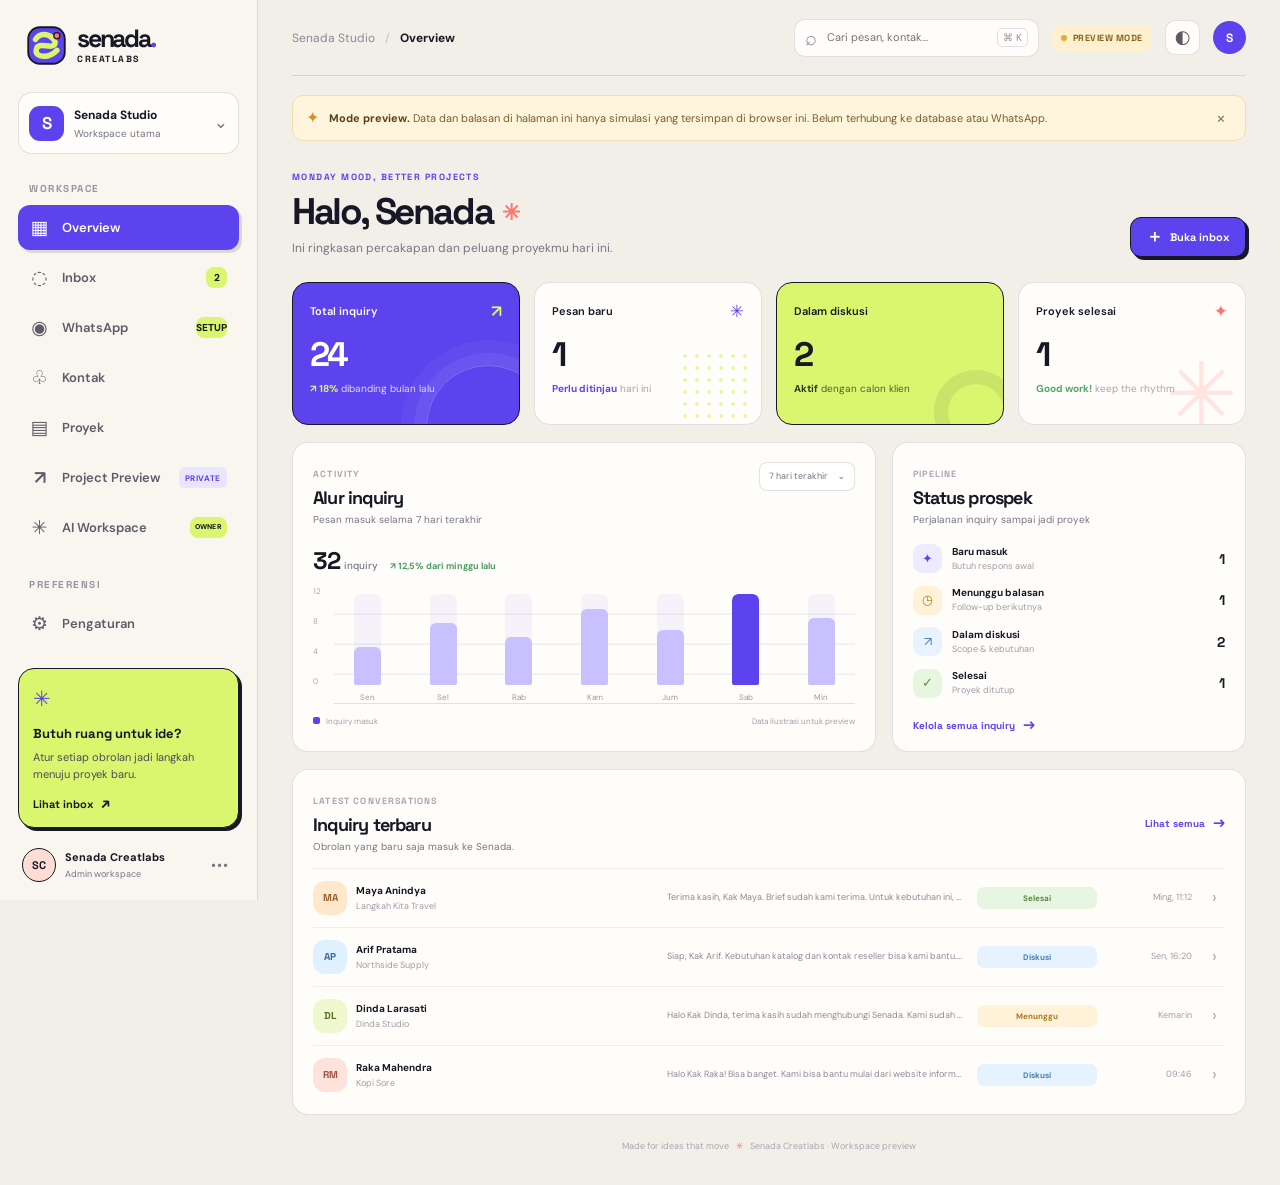
==== commit 8118e4f8: "Add WhatsApp integration workspace and login entry" ====
--- a/admin/index.html
+++ b/admin/index.html
@@ -37,6 +37,9 @@
         <button class="nav-link" data-page="inbox">
           <span class="nav-icon" aria-hidden="true">◌</span><span>Inbox</span><span class="nav-count" id="navUnread">3</span>
         </button>
+        <button class="nav-link" data-page="whatsapp">
+          <span class="nav-icon" aria-hidden="true">◉</span><span>WhatsApp</span><span class="nav-count wa-nav-pill">SETUP</span>
+        </button>
         <button class="nav-link" data-page="contacts">
           <span class="nav-icon" aria-hidden="true">♧</span><span>Kontak</span>
         </button>
@@ -450,12 +453,123 @@
         </section>
       </div>
 
+      <section class="page-view" data-view="whatsapp" id="viewWhatsapp">
+        <div class="page-heading whatsapp-heading">
+          <div>
+            <div class="eyebrow">OFFICIAL BUSINESS MESSAGING</div>
+            <h1>WhatsApp <span class="heading-spark">✳</span></h1>
+            <p>Kelola nomor bisnis Senada dan jalur komunikasi pelanggan dari satu tempat.</p>
+          </div>
+          <span class="wa-status-pill"><i></i> BELUM TERHUBUNG</span>
+        </div>
+
+        <div class="wa-intro-banner">
+          <div class="wa-intro-mark">◉</div>
+          <div class="wa-intro-copy">
+            <strong>WhatsApp Business App + Senada Desk</strong>
+            <p>Satu nomor khusus yang dapat digunakan dari HP dan Inbox dashboard melalui jalur resmi WhatsApp Business Platform, dengan Coexistence jika nomor memenuhi syarat Meta.</p>
+          </div>
+          <span class="wa-plan-tag">RENCANA INTEGRASI</span>
+        </div>
+
+        <div class="wa-status-grid">
+          <article class="panel wa-status-card">
+            <div class="wa-card-top"><span class="wa-card-icon">☎</span><span class="wa-mini-state">BELUM ADA</span></div>
+            <small>NOMOR BISNIS</small>
+            <strong>Belum dibeli</strong>
+            <p>Menunggu kartu SIM baru khusus Senada Creatlabs.</p>
+          </article>
+          <article class="panel wa-status-card">
+            <div class="wa-card-top"><span class="wa-card-icon wa-icon-violet">▣</span><span class="wa-mini-state">DIRENCANAKAN</span></div>
+            <small>MODE PENGGUNAAN</small>
+            <strong>Coexistence</strong>
+            <p>WhatsApp Business di HP dan Senada Desk dalam satu nomor.</p>
+          </article>
+          <article class="panel wa-status-card">
+            <div class="wa-card-top"><span class="wa-card-icon wa-icon-lime">⌁</span><span class="wa-mini-state">BELUM DIPILIH</span></div>
+            <small>PENYEDIA RESMI</small>
+            <strong>BSP / Meta API</strong>
+            <p>Penyedia harus mendukung Coexistence dan webhook.</p>
+          </article>
+          <article class="panel wa-status-card">
+            <div class="wa-card-top"><span class="wa-card-icon wa-icon-coral">⌘</span><span class="wa-mini-state">RENCANA</span></div>
+            <small>SERVER INTEGRASI</small>
+            <strong>Hostinger Node.js</strong>
+            <p>Service WhatsApp terpisah dari hosting website dan dashboard.</p>
+          </article>
+        </div>
+
+        <div class="wa-main-grid">
+          <article class="panel wa-setup-panel">
+            <div class="wa-panel-heading">
+              <div><span class="panel-kicker">PERSIAPAN</span><h2>Checklist aktivasi</h2><p>Tandai langkah yang sudah selesai. Checklist ini tersimpan di browser preview ini.</p></div>
+              <span class="wa-progress-count" id="waCheckCount">0 / 5</span>
+            </div>
+            <div class="wa-progress-track"><span id="waProgressBar"></span></div>
+            <div class="wa-checklist">
+              <label class="wa-check-item"><input type="checkbox" data-wa-step="number"><span class="wa-check-box"></span><span class="wa-check-copy"><strong>Siapkan kartu SIM baru</strong><small>Nomor khusus bisnis, aktif, dan dapat menerima SMS atau panggilan verifikasi.</small></span><em>01</em></label>
+              <label class="wa-check-item"><input type="checkbox" data-wa-step="app"><span class="wa-check-box"></span><span class="wa-check-copy"><strong>Daftarkan nomor di WhatsApp Business</strong><small>Aktifkan aplikasi di HP terlebih dahulu dan lengkapi profil bisnis Senada.</small></span><em>02</em></label>
+              <label class="wa-check-item"><input type="checkbox" data-wa-step="meta"><span class="wa-check-box"></span><span class="wa-check-copy"><strong>Siapkan Meta Business Portfolio</strong><small>Buat atau pastikan akun bisnis dan WhatsApp Business Account siap digunakan.</small></span><em>03</em></label>
+              <label class="wa-check-item"><input type="checkbox" data-wa-step="bsp"><span class="wa-check-box"></span><span class="wa-check-copy"><strong>Pilih BSP resmi yang mendukung Coexistence</strong><small>Pastikan dukungan nomor Indonesia, Embedded Signup, API, dan webhook.</small></span><em>04</em></label>
+              <label class="wa-check-item"><input type="checkbox" data-wa-step="connect"><span class="wa-check-box"></span><span class="wa-check-copy"><strong>Hubungkan API dan webhook ke Senada Desk</strong><small>Selesaikan onboarding, verifikasi, lalu uji pesan masuk dan keluar.</small></span><em>05</em></label>
+            </div>
+            <div class="wa-checklist-foot"><span>✳</span> Belum ada nomor, token, atau akun penyedia yang dikonfigurasi.</div>
+            <button class="text-button wa-reset-checklist" id="waResetChecklist" type="button">Reset checklist <span>↺</span></button>
+          </article>
+
+          <article class="panel wa-flow-panel">
+            <div class="wa-panel-heading">
+              <div><span class="panel-kicker">ARSITEKTUR PESAN</span><h2>Bagaimana alurnya?</h2><p>Gambaran alur setelah integrasi resmi diaktifkan.</p></div>
+            </div>
+            <div class="wa-flow-list">
+              <div class="wa-flow-step"><span class="wa-flow-icon">✳</span><div><strong>Senada Desk</strong><small>Admin membaca pesan dan memilih balasan.</small></div><b>01</b></div>
+              <div class="wa-flow-connector"><i></i><span>API request</span></div>
+              <div class="wa-flow-step"><span class="wa-flow-icon wa-flow-violet">⌘</span><div><strong>Server WhatsApp</strong><small>Service Node.js di Hostinger (rencana) menyimpan kredensial dengan aman.</small></div><b>02</b></div>
+              <div class="wa-flow-connector"><i></i><span>Meta API / BSP</span></div>
+              <div class="wa-flow-step"><span class="wa-flow-icon wa-flow-lime">◉</span><div><strong>WhatsApp Business Platform</strong><small>Mengirim pesan dan meneruskan pesan masuk melalui webhook.</small></div><b>03</b></div>
+              <div class="wa-flow-connector"><i></i><span>Sinkronisasi Coexistence</span></div>
+              <div class="wa-flow-step"><span class="wa-flow-icon wa-flow-coral">▣</span><div><strong>WhatsApp Business di HP</strong><small>Nomor yang sama tetap dapat dipakai dari aplikasi, jika memenuhi syarat Coexistence.</small></div><b>04</b></div>
+            </div>
+            <div class="wa-flow-note">Balasan pelanggan akan masuk kembali ke Senada Desk melalui webhook. Admin tetap menjadi pihak yang mengirim dan mengendalikan percakapan.</div>
+          </article>
+        </div>
+
+        <div class="wa-bottom-grid">
+          <article class="panel wa-template-panel">
+            <div class="wa-panel-heading">
+              <div><span class="panel-kicker">PESAN PEMBUKA</span><h2>Contoh template awal</h2><p>Draft untuk menghubungi pelanggan setelah mereka mengirim formulir proyek.</p></div>
+              <span class="wa-template-tag">DRAFT</span>
+            </div>
+            <div class="wa-template-preview">
+              <div class="wa-template-head"><span class="wa-template-avatar">S</span><div><strong>Senada Creatlabs</strong><small>Template pesan bisnis · belum dikirim</small></div></div>
+              <div class="wa-template-bubble">Halo {{1}}, kami dari Senada Creatlabs. Terima kasih sudah mengirimkan formulir proyek melalui website kami. Kami ingin melanjutkan diskusi mengenai kebutuhan website yang Anda sampaikan. Silakan balas pesan ini jika Anda siap berdiskusi.<span>Contoh isi pesan</span></div>
+            </div>
+            <div class="wa-template-note"><strong>Perlu diperhatikan</strong><p>Pesan pertama yang dimulai oleh bisnis di luar jendela layanan 24 jam perlu menggunakan template yang disetujui Meta. Form website juga harus meminta persetujuan pelanggan untuk dihubungi melalui WhatsApp.</p></div>
+          </article>
+
+          <article class="panel wa-security-panel">
+            <div class="wa-panel-heading">
+              <div><span class="panel-kicker">KEAMANAN</span><h2>Kredensial tetap di server</h2><p>Dashboard tidak akan menyimpan token atau secret WhatsApp di browser.</p></div>
+            </div>
+            <div class="wa-security-list">
+              <div><span class="wa-security-icon">✓</span><div><strong>Token API</strong><small>Disimpan di konfigurasi server, bukan localStorage.</small></div></div>
+              <div><span class="wa-security-icon">✓</span><div><strong>Webhook verification</strong><small>Memvalidasi sumber event sebelum pesan diproses.</small></div></div>
+              <div><span class="wa-security-icon">✓</span><div><strong>Persetujuan admin</strong><small>Pesan dikirim setelah admin memilih tindakan kirim.</small></div></div>
+            </div>
+            <button class="secondary-button wa-connect-disabled" type="button" disabled>Hubungkan penyedia setelah persiapan selesai</button>
+            <small class="wa-disabled-hint">Tombol integrasi belum aktif karena nomor dan akun Meta belum disiapkan.</small>
+          </article>
+        </div>
+        <div class="footer-note">Made for ideas that move <span>✳</span> Senada Creatlabs · WhatsApp integration preview</div>
+      </section>
+
       <section class="page-view" data-view="settings" id="viewSettings">
-        <div class="page-heading"><div><div class="eyebrow">MAKE IT YOURS</div><h1>Pengaturan <span class="heading-spark">✳</span></h1><p>Preferensi workspace dan informasi integrasi.</p></div></div>
+        <div class="page-heading"><div><div class="eyebrow">MAKE IT YOURS</div><h1>Pengaturan <span class="heading-spark">✳</span></h1><p>Preferensi workspace, akses admin, dan informasi integrasi.</p></div></div>
         <div class="settings-grid">
           <article class="panel settings-card"><span class="settings-icon">✳</span><h2>Workspace</h2><p>Pengaturan dasar untuk ruang kerja Senada Creatlabs.</p><div class="settings-row"><span>Nama workspace</span><strong>Senada Studio</strong></div><div class="settings-row"><span>Mode</span><strong><span class="status-dot status-demo"></span> Preview / Demo</strong></div><div class="settings-row"><span>Bahasa</span><strong>Indonesia</strong></div></article>
-          <article class="panel settings-card"><span class="settings-icon settings-icon-lime">⌁</span><h2>Integrasi WhatsApp</h2><p>Hubungkan WhatsApp Cloud API setelah nomor bisnis dan akun Meta siap.</p><div class="integration-status"><span class="integration-icon">◌</span><div><strong>Belum terhubung</strong><small>WhatsApp Business Platform</small></div><span class="coming-soon">NEXT STEP</span></div><ul class="settings-list"><li>Nomor WhatsApp khusus Senada</li><li>Meta Business Portfolio & WhatsApp Business Account</li><li>Webhook untuk pesan masuk</li><li>Token API aman di server PHP</li></ul><button class="secondary-button" type="button" disabled>Integrasi belum tersedia</button></article>
-          <article class="panel settings-card settings-wide"><span class="settings-icon settings-icon-coral">⌘</span><h2>Data preview</h2><p>Semua perubahan simulasi disimpan di localStorage browser yang sedang digunakan.</p><div class="settings-row"><span>Penyimpanan</span><strong>Browser lokal</strong></div><div class="settings-row"><span>Database server</span><strong>Belum dikonfigurasi</strong></div><div class="settings-row"><span>Pengiriman pesan</span><strong>Tidak aktif</strong></div><button class="danger-button" id="resetDemo" type="button">Reset data contoh</button></article>
+          <article class="panel settings-card"><span class="settings-icon settings-icon-lime">⌁</span><h2>Integrasi WhatsApp</h2><p>Nomor khusus, Coexistence, penyedia resmi, dan webhook Senada Desk.</p><div class="integration-status"><span class="integration-icon">◉</span><div><strong>Belum terhubung</strong><small>WhatsApp Business Platform</small></div><span class="coming-soon">SETUP</span></div><ul class="settings-list"><li>Nomor SIM baru khusus Senada</li><li>WhatsApp Business App + Senada Desk</li><li>BSP resmi yang mendukung Coexistence</li><li>Token dan webhook di server</li></ul><button class="secondary-button" type="button" data-page="whatsapp">Buka pengaturan WhatsApp ↗</button></article>
+          <article class="panel settings-card"><span class="settings-icon settings-icon-coral">⌑</span><h2>Login & keamanan</h2><p>Halaman masuk admin untuk mengelola workspace Senada.</p><div class="settings-row"><span>Metode autentikasi</span><strong>Email & password</strong></div><div class="settings-row"><span>Mode server</span><strong>Belum diaktifkan</strong></div><div class="settings-row"><span>Login preview</span><strong>Tampilan tersedia</strong></div><a class="secondary-button wa-login-link" href="login.html" target="_blank" rel="noopener">Lihat halaman login ↗</a></article>
+          <article class="panel settings-card settings-wide"><span class="settings-icon">⌘</span><h2>Data preview</h2><p>Semua perubahan simulasi disimpan di localStorage browser yang sedang digunakan.</p><div class="settings-row"><span>Penyimpanan</span><strong>Browser lokal</strong></div><div class="settings-row"><span>Database server</span><strong>Belum dikonfigurasi</strong></div><div class="settings-row"><span>Pengiriman pesan</span><strong>Tidak aktif</strong></div><button class="danger-button" id="resetDemo" type="button">Reset data contoh</button></article>
         </div>
         <div class="footer-note">Made for ideas that move <span>✳</span> Senada Creatlabs · Workspace preview</div>
       </section>
--- a/admin/ai-workspace.css
+++ b/admin/ai-workspace.css
@@ -0,0 +1,91 @@
+
+/* Unified AI workspace and owner-assisted customer reply flow */
+.ai-owner-pill{font-size:7px;letter-spacing:.04em;padding-inline:5px}
+.ai-reply-trigger{height:31px;display:inline-flex;align-items:center;gap:6px;border:1px solid #ded7ff;border-radius:9px;background:#f2efff;color:#5942cb;padding:0 10px;font-size:9px;font-weight:800;white-space:nowrap}
+.ai-reply-trigger span{font-size:13px}
+.ai-reply-trigger:hover{background:#e9e3ff;border-color:#c8bcff}
+body.dark .ai-reply-trigger{background:#302c45;border-color:#514477;color:#d8ceff}
+.ai-workspace-view{background:var(--paper);min-height:calc(100vh - 76px)}
+.ai-workspace-view .agent-main{width:100%;margin:0;padding:22px 0 16px}
+.ai-workspace-view .agent-heading{margin-bottom:17px}
+.ai-workspace-tools{display:grid;grid-template-columns:repeat(2,minmax(0,1fr));gap:12px;margin:0 0 22px}
+.ai-tool-card{min-width:0;display:flex;align-items:center;gap:12px;padding:14px 15px;border:1px solid var(--line);border-radius:13px;background:var(--white)}
+.ai-tool-icon{flex:none;width:37px;height:37px;border-radius:11px;display:grid;place-items:center;background:#eeeaff;color:var(--violet);font-size:18px}
+.ai-tool-card>div{flex:1;min-width:0}
+.ai-tool-card strong{display:block;font-size:11px}
+.ai-tool-card p{font-size:9px;line-height:1.55;color:var(--muted);margin:3px 0 0}
+.ai-tool-card .secondary-button{flex:none;color:var(--violet);background:transparent;border-color:#dcd5ff}
+.ai-tool-card-agent .ai-tool-icon{background:#eff7d8;color:#637c25}
+.ai-owner-label{flex:none;border-radius:20px;background:#f0edff;color:#6049c9;padding:6px 8px;font-size:7px;font-weight:800;letter-spacing:.08em}
+.agent-subheading{display:flex;align-items:center;justify-content:space-between;gap:12px;margin:0 0 10px;padding-top:16px;border-top:1px solid var(--line);font-size:9px;font-weight:800;letter-spacing:.12em}
+.agent-subheading small{font-size:8px;font-weight:500;letter-spacing:0;color:var(--muted)}
+.ai-workspace-view .agent-layout{grid-template-columns:minmax(205px,.78fr) minmax(320px,1.65fr) minmax(250px,.92fr);gap:12px}
+.ai-workspace-view .agent-panel{background:var(--white)}
+.ai-workspace-view .agent-conversation{min-height:650px}
+.ai-workspace-view .button{min-height:34px;border-radius:8px;padding:0 12px;font-size:8px;font-weight:800;display:inline-flex;align-items:center;justify-content:center;gap:7px}
+.ai-workspace-view .button-dark{border:1px solid var(--ink);background:var(--ink);color:#fff}
+.ai-workspace-view .button-outline{border:1px solid var(--line);background:transparent;color:var(--ink)}
+body.dark .ai-workspace-view .agent-panel,body.dark .ai-workspace-view .ai-tool-card{background:#282735}
+body.dark .ai-workspace-view .ai-tool-icon{background:#38334f}
+body.dark .ai-workspace-view .ai-owner-label{background:#38334f;color:#d8ceff}
+body.dark .ai-workspace-view .agent-repo-card,body.dark .ai-workspace-view .agent-file-detail,body.dark .ai-workspace-view .agent-prompt-form{background:#302e3c}
+body.dark .ai-workspace-view .agent-file.is-selected{background:#38334f;border-color:#514477;color:#e0d8ff}
+body.dark .ai-workspace-view .agent-review-card{background:#302b40;border-color:#514477}
+body.dark .ai-workspace-view .agent-review-top{color:#d2c8ff}
+body.dark .ai-workspace-view .agent-review-top b{background:#3b3455}
+body.dark .ai-workspace-view .agent-message-user .agent-message-body{background:#38334f}
+body.dark .ai-workspace-view .agent-message-user .agent-message-body>p,body.dark .ai-workspace-view .agent-message-user .agent-message-meta strong{color:#e3dcff}
+body.dark .ai-workspace-view .agent-approval-status,body.dark .ai-workspace-view .agent-mode-chip{background:#38334f;color:#d8ceff}
+.ai-assist-modal[hidden],.ai-assist-results[hidden],.ai-assist-empty[hidden]{display:none!important}
+.ai-assist-modal{position:fixed;inset:0;z-index:100;display:grid;place-items:center;padding:18px}
+.ai-assist-backdrop{position:absolute;inset:0;width:100%;height:100%;border:0;background:rgba(18,15,30,.58);cursor:default}
+.ai-assist-dialog{position:relative;z-index:1;width:min(1060px,100%);max-height:min(92vh,920px);overflow:auto;border:1px solid var(--line);border-radius:18px;background:var(--paper);box-shadow:0 24px 80px rgba(0,0,0,.24);outline:none}
+.ai-assist-head{display:flex;align-items:flex-start;justify-content:space-between;gap:20px;padding:20px 23px;border-bottom:1px solid var(--line);background:var(--white)}
+.ai-assist-kicker,.ai-card-kicker,.ai-draft-title>span{display:block;font-size:8px;font-weight:800;letter-spacing:.13em;color:var(--violet)}
+.ai-assist-head h2{font:700 23px "Space Grotesk",sans-serif;letter-spacing:-.05em;margin:5px 0 3px}
+.ai-assist-head p{font-size:9px;color:var(--muted);margin:0}
+.ai-assist-close{flex:none;width:33px;height:33px;border:1px solid var(--line);border-radius:9px;background:transparent;color:var(--ink);font-size:20px}
+.ai-assist-body{display:grid;grid-template-columns:minmax(230px,.78fr) minmax(0,1.22fr);gap:16px;padding:18px}
+.ai-assist-inputs,.ai-assist-output{min-width:0}
+.ai-assist-field{margin-bottom:13px}
+.ai-assist-field label,.ai-draft-label{display:block;font-size:9px;font-weight:800;margin:0 0 6px}
+.ai-assist-field label span{font-size:8px;font-weight:500;color:var(--muted)}
+.ai-assist-field textarea,.ai-draft-card textarea{display:block;width:100%;resize:vertical;border:1px solid var(--line);border-radius:10px;background:var(--white);color:var(--ink);padding:10px;font:10px/1.65 "DM Sans",sans-serif}
+.ai-assist-field textarea:focus,.ai-draft-card textarea:focus{outline:2px solid rgba(92,67,237,.22);border-color:#b8aaf7}
+.ai-assist-safety-note{display:flex;gap:8px;padding:10px;border:1px solid #e4defc;border-radius:10px;background:#f0edff;color:#5941b5}
+.ai-assist-safety-note>span{font-size:13px}
+.ai-assist-safety-note p{font-size:8px;line-height:1.6;margin:0}
+.ai-analyze-button{width:100%;justify-content:center;margin-top:12px}
+.ai-demo-note{font-size:7px;line-height:1.5;color:var(--muted);text-align:center;margin:8px 0 0}
+.ai-assist-empty{height:100%;min-height:280px;display:flex;flex-direction:column;align-items:center;justify-content:center;text-align:center;border:1px dashed var(--line);border-radius:13px;padding:25px;background:var(--white)}
+.ai-assist-empty>span{width:40px;height:40px;border-radius:13px;display:grid;place-items:center;background:#eeeaff;color:var(--violet);font-size:20px}
+.ai-assist-empty strong{font:700 14px "Space Grotesk",sans-serif;margin-top:11px}
+.ai-assist-empty p{max-width:270px;font-size:9px;line-height:1.65;color:var(--muted);margin:5px 0 0}
+.ai-assist-results{display:flex;flex-direction:column;gap:12px}
+.ai-internal-card,.ai-draft-card{border:1px solid var(--line);border-radius:12px;background:var(--white);padding:13px}
+.ai-card-kicker{display:flex;align-items:center;justify-content:space-between;margin-bottom:11px}
+.ai-card-kicker b{font-size:7px;color:#9b6543;background:#fff0e8;border-radius:20px;padding:5px 7px;letter-spacing:.06em}
+.ai-analysis-block{padding:9px 0;border-top:1px solid var(--line)}
+.ai-analysis-block strong{font-size:9px}
+.ai-analysis-block p{font-size:9px;line-height:1.65;color:var(--muted);margin:4px 0 0}
+.ai-draft-title{display:flex;flex-direction:column;gap:4px;margin-bottom:10px}
+.ai-draft-title strong{font:700 13px "Space Grotesk",sans-serif}
+.ai-reply-parts{display:grid;grid-template-columns:1fr 1fr;gap:7px;margin-bottom:13px}
+.ai-reply-part{display:flex;align-items:flex-start;gap:7px;min-width:0;padding:9px;border:1px solid var(--line);border-radius:9px;background:var(--paper);cursor:pointer}
+.ai-reply-part input{margin:2px 0 0;accent-color:var(--violet)}
+.ai-reply-part>span{display:flex;flex-direction:column;min-width:0}
+.ai-reply-part strong{font-size:8px}
+.ai-reply-part small{font-size:7px;line-height:1.45;color:var(--muted);margin-top:3px;display:-webkit-box;-webkit-line-clamp:3;-webkit-box-orient:vertical;overflow:hidden}
+.ai-draft-label{margin-bottom:6px}
+.ai-draft-card textarea{min-height:125px}
+.ai-draft-actions{display:flex;justify-content:flex-end;gap:7px;flex-wrap:wrap;margin-top:9px}
+.ai-draft-actions .primary-button,.ai-draft-actions .secondary-button{height:34px}
+.ai-draft-footnote{font-size:7px;line-height:1.5;color:var(--muted);margin:8px 0 0}
+body.dark .ai-assist-dialog,body.dark .ai-assist-head,body.dark .ai-internal-card,body.dark .ai-draft-card,body.dark .ai-assist-empty{background:#282735}
+body.dark .ai-assist-field textarea,body.dark .ai-draft-card textarea,body.dark .ai-reply-part{background:#302e3c;color:var(--ink);border-color:var(--line)}
+body.dark .ai-assist-safety-note{background:#38334f;border-color:#514477;color:#d8ceff}
+body.dark .ai-card-kicker b{background:#503831;color:#ffc5a7}
+@media(max-width:1180px){.ai-workspace-view .agent-layout{grid-template-columns:minmax(200px,.75fr) minmax(300px,1.4fr)}.ai-workspace-view .agent-run-panel{grid-column:1/-1;display:grid;grid-template-columns:1fr 1fr;column-gap:18px;align-items:start}.ai-workspace-view .agent-run-panel>.agent-panel-heading,.ai-workspace-view .agent-run-panel>.agent-guardrail{grid-column:1/-1}.ai-workspace-view .agent-run-panel>.agent-progress-track,.ai-workspace-view .agent-run-panel>.agent-steps{grid-column:1}.ai-workspace-view .agent-run-panel>.agent-review-empty,.ai-workspace-view .agent-run-panel>.agent-review-card{grid-column:2;grid-row:2/span 3}}
+@media(max-width:760px){.ai-workspace-tools{grid-template-columns:1fr}.ai-tool-card{align-items:flex-start;flex-wrap:wrap}.ai-tool-card>div{flex:1 1 calc(100% - 54px)}.ai-tool-card .secondary-button{margin-left:49px}.agent-subheading{align-items:flex-start;flex-direction:column;gap:4px}.ai-workspace-view .agent-layout{display:flex;flex-direction:column}.ai-workspace-view .agent-conversation{min-height:570px}.ai-assist-modal{padding:8px}.ai-assist-dialog{max-height:96vh;border-radius:14px}.ai-assist-head{padding:15px}.ai-assist-head h2{font-size:20px}.ai-assist-body{grid-template-columns:1fr;padding:12px;gap:12px}.ai-assist-empty{min-height:170px}.ai-reply-parts{grid-template-columns:1fr}.ai-draft-actions{justify-content:stretch}.ai-draft-actions>*{flex:1}}
+
+@media(max-width:760px){.ai-reply-trigger{width:31px;padding:0;justify-content:center}.ai-reply-trigger b{display:none}}
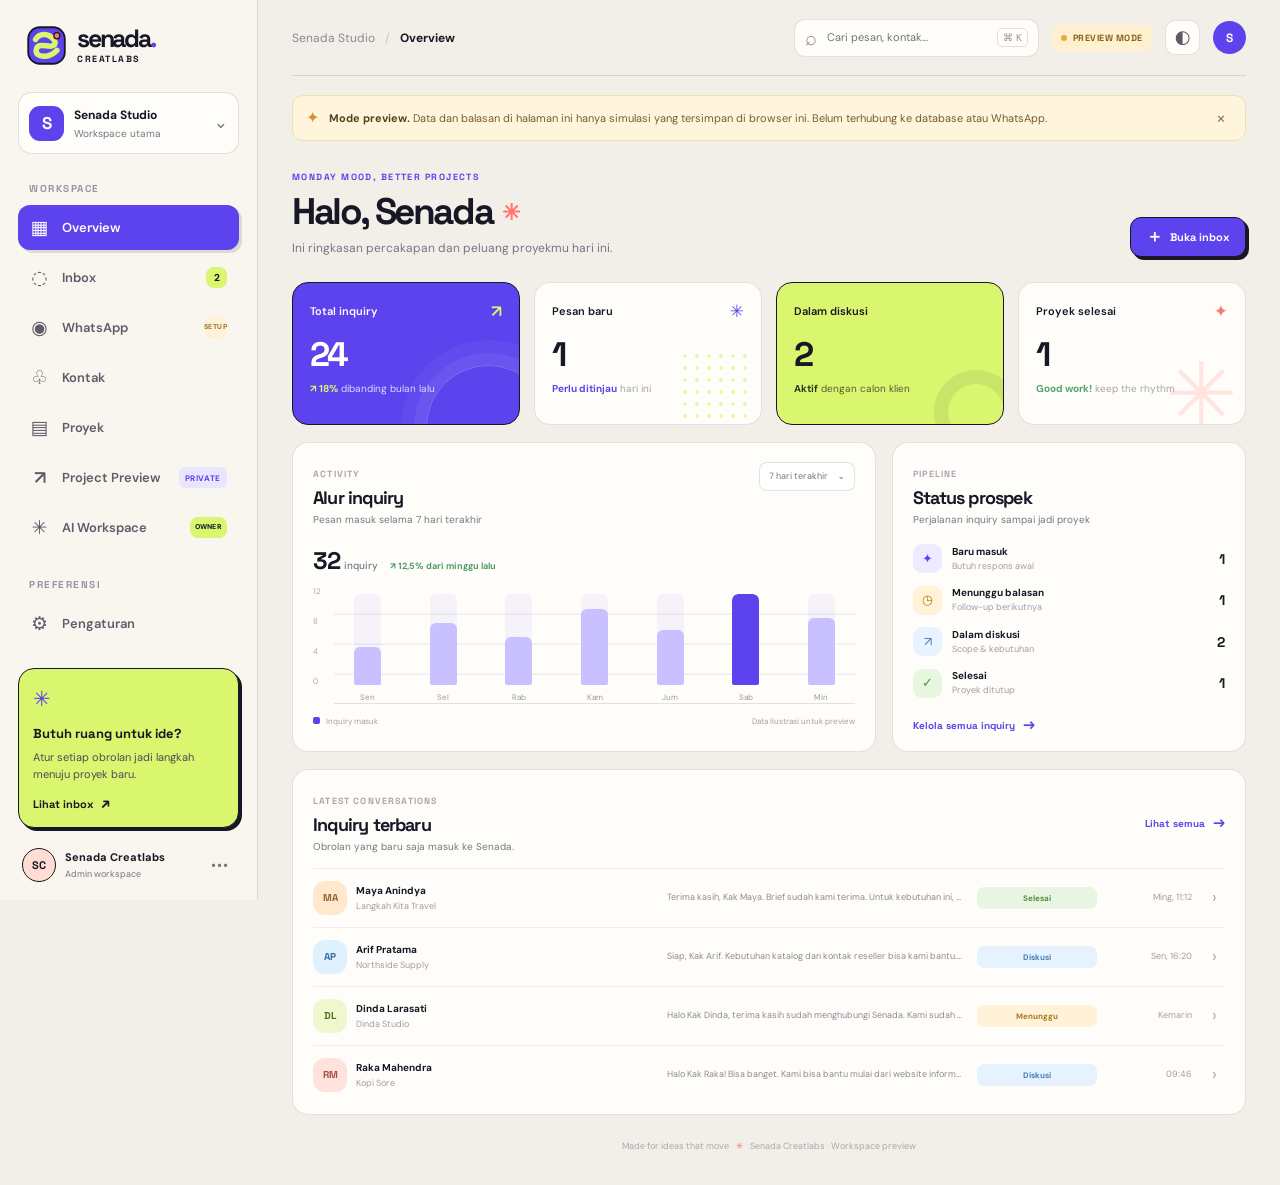
==== commit d4e0c1de: "Add project conversion action and project setup dialog" ====
--- a/admin/index.html
+++ b/admin/index.html
@@ -237,6 +237,12 @@
               <div class="detail-label">RINGKASAN PROYEK</div>
               <div class="brief-card"><small>Jenis website</small><strong id="leadType">Business Website</strong><small>Estimasi budget</small><strong id="leadBudget">Rp5–8 juta</strong><small>Pesan awal</small><p id="leadBrief">Saya ingin membuat website untuk brand skincare kecil saya.</p></div>
             </div>
+            <div class="lead-detail-group project-conversion-group">
+              <div class="detail-label">PERALIHAN KE PROYEK</div>
+              <p class="conversion-copy">Saat kebutuhan dan ruang lingkup sudah cukup jelas, ubah diskusi ini menjadi proyek agar masuk ke pipeline pengerjaan.</p>
+              <button class="convert-project-button" id="convertToProjectBtn" type="button">Jadikan Proyek <span>↗</span></button>
+              <small class="conversion-project-hint" id="conversionProjectHint">Buat proyek terpisah setelah kebutuhan dan ruang lingkup mulai disepakati.</small>
+            </div>
             <div class="lead-panel-foot"><span>✳</span> Satu frekuensi, banyak kemungkinan.</div>
           </aside>
         </div>
@@ -252,7 +258,7 @@
       <section class="page-view" data-view="projects" id="viewProjects">
         <div class="page-heading"><div><div class="eyebrow">FROM IDEA TO IMPACT</div><h1>Proyek <span class="heading-spark">✳</span></h1><p>Gambaran pipeline proyek yang sedang kamu tangani.</p></div><span class="soft-count">Contoh pipeline</span></div>
         <div class="project-board" id="projectsBoard"></div>
-        <div class="project-note"><span>✦</span><div><strong>Catatan untuk tahap berikutnya</strong><p>Setelah backend aktif, proyek dapat dibuat dari inquiry, diberi PIC, deadline, dan catatan progres.</p></div></div>
+        <div class="project-note"><span>✦</span><div><strong>Mulai proyek dari percakapan</strong><p>Pilih calon klien di Inbox, buka Detail Prospek, lalu tekan “Jadikan Proyek”. Ringkasan, jenis website, budget, dan target penyelesaian akan dibawa ke proyek baru.</p><button class="project-note-link" type="button" data-page="inbox">Buka Inbox <span>↗</span></button></div></div>
         <div class="footer-note">Made for ideas that move <span>✳</span> Senada Creatlabs · Workspace preview</div>
       </section>
 
@@ -636,6 +642,26 @@
       </div>
     </main>
   </div>
+  <dialog class="project-convert-dialog" id="projectConvertDialog" aria-labelledby="projectConvertTitle">
+    <form class="project-convert-form" id="projectConvertForm">
+      <div class="project-convert-head">
+        <div><span class="panel-kicker">INBOX → PROJECT</span><h2 id="projectConvertTitle">Jadikan diskusi sebagai proyek</h2><p>Informasi calon klien akan disalin sebagai dasar pekerjaan baru.</p></div>
+        <button class="project-dialog-close" id="closeProjectConvert" type="button" aria-label="Tutup">×</button>
+      </div>
+      <label class="project-convert-field"><span>Nama proyek</span><input name="title" type="text" maxlength="120" required></label>
+      <div class="project-convert-two">
+        <label class="project-convert-field"><span>Jenis layanan</span><input name="type" type="text" maxlength="80"></label>
+        <label class="project-convert-field"><span>Estimasi budget</span><input name="budget" type="text" maxlength="80" placeholder="Contoh: Rp5–8 juta"></label>
+      </div>
+      <label class="project-convert-field"><span>Target penyelesaian (opsional)</span><input name="deadline" type="date"></label>
+      <label class="project-convert-field"><span>Ringkasan kebutuhan / hasil diskusi</span><textarea name="notes" rows="4" maxlength="1500"></textarea></label>
+      <div class="project-convert-client" id="projectConvertClient">Data klien dari percakapan terpilih akan disertakan.</div>
+      <div class="project-convert-actions">
+        <button class="project-cancel-button" id="cancelProjectConvert" type="button">Batal</button>
+        <button class="project-create-button" type="submit">Buat Proyek <span>↗</span></button>
+      </div>
+    </form>
+  </dialog>
   <div class="mobile-scrim" id="mobileScrim"></div>
   <div class="toast" id="toast" role="status" aria-live="polite"></div>
   <script src="admin.js"></script>
--- a/admin/admin.css
+++ b/admin/admin.css
@@ -25,3 +25,105 @@
 @media(max-width:680px){.sidebar{transform:translateX(-102%);transition:transform .22s ease;width:270px;box-shadow:8px 0 30px rgba(0,0,0,.1)}.sidebar.is-open{transform:translateX(0)}.mobile-scrim.is-visible{display:block;position:fixed;inset:0;background:rgba(18,16,28,.35);z-index:25}.main-area{margin-left:0;max-width:100%;padding:0 14px 22px}.topbar{height:64px}.mobile-menu{display:block;width:34px;height:34px;border:1px solid var(--line);border-radius:9px;background:#fffdfa;color:var(--ink);font-size:16px}.breadcrumbs{margin-right:auto;font-size:10px}.topbar-actions{gap:7px}.global-search{width:36px;height:35px;padding:0;justify-content:center;border:0;background:transparent}.global-search>span{font-size:21px}.global-search input,.global-search kbd{display:none}.preview-pill{font-size:7px;padding:6px}.icon-button{width:32px;height:32px}.top-avatar{width:30px;height:30px}.preview-notice{font-size:9px;padding:9px 10px;align-items:flex-start}.preview-notice button{flex:none}.page-view{padding-top:23px}.page-heading{align-items:flex-start;flex-direction:column;margin-bottom:19px}.page-heading h1{font-size:31px}.page-heading p{font-size:10px}.primary-button{height:36px}.stats-grid{gap:9px}.stat-card{height:127px;padding:13px;border-radius:13px}.stat-number{font-size:30px;margin-top:12px}.stat-top{font-size:10px}.stat-foot{font-size:8px}.overview-grid{gap:10px}.activity-panel,.pipeline-panel,.recent-panel{padding:15px 13px}.panel-heading h2{font-size:16px}.panel-heading p{font-size:9px}.select-chip{font-size:8px;padding:6px}.chart-bars{gap:7px}.bar-track{max-width:21px}.pipeline-list{grid-template-columns:1fr 1fr;gap:12px 8px}.pipeline-row{gap:7px}.pipeline-icon{width:25px;height:25px}.pipeline-info strong{font-size:9px}.pipeline-info span{font-size:7px}.pipeline-row>b{font-size:12px}.recent-heading{align-items:flex-start}.recent-row{grid-template-columns:minmax(120px,1fr) minmax(90px,.9fr) 18px;gap:8px}.recent-row>.status-badge{display:none}.recent-message{font-size:8px}.recent-person strong,.recent-project strong{font-size:9px}.recent-person .avatar{width:29px;height:29px}.recent-panel .text-button{font-size:8px}.footer-note{font-size:8px;padding-top:20px}
 .inbox-heading{gap:10px}.inbox-heading-actions{display:none}.inbox-workspace{height:auto;min-height:0;display:flex;flex-direction:column;overflow:visible;border:0;background:transparent;gap:10px}.conversation-panel{border:1px solid var(--line);border-radius:13px;min-height:260px;max-height:340px;overflow:hidden}.conversation-list{max-height:235px}.chat-panel{border:1px solid var(--line);border-radius:13px;min-height:500px;overflow:hidden}.chat-content{min-height:500px}.chat-empty{min-height:500px;display:flex;flex-direction:column;align-items:center;justify-content:center}.chat-top{padding-inline:12px}.chat-project-strip{padding-inline:12px}.message-thread{padding:15px 12px}.message-bubble{font-size:9px}.reply-area{padding-inline:10px}.lead-panel{display:block;border:1px solid var(--line);border-radius:13px;max-height:none;padding:13px}.lead-panel-head h2{font-size:12px}.lead-profile{padding:12px 0}.lead-detail-group{padding:11px 0}.lead-detail-group:nth-of-type(3){display:none}.lead-panel-foot{padding-top:10px}.contacts-panel{overflow:hidden}.table-toolbar{align-items:flex-start;gap:10px;flex-direction:column}.table-search{width:100%}.table-search input{width:100%}.project-board{grid-template-columns:1fr}.project-column{min-height:0}.project-column:not(:first-child){margin-top:0}.settings-grid{grid-template-columns:1fr}.settings-wide{grid-column:auto}.soft-count{align-self:flex-start}}
 @media(min-width:681px) and (max-width:1050px){.inbox-workspace{grid-template-columns:210px minmax(260px,1fr)}.lead-panel{display:none}}
+
+
+/* WhatsApp integration workspace */
+.wa-nav-pill{background:#fff1d9!important;color:#9a7428!important;font-size:7px!important;letter-spacing:.06em}
+.whatsapp-heading{align-items:center}
+.wa-status-pill{display:inline-flex;align-items:center;gap:7px;border:1px solid #f0dfbd;background:#fff7e8;color:#98702b;border-radius:999px;padding:8px 12px;font:700 8px "Space Grotesk",sans-serif;letter-spacing:.08em;white-space:nowrap}
+.wa-status-pill i{width:7px;height:7px;border-radius:50%;background:#d89d39;box-shadow:0 0 0 3px #d89d3920}
+.wa-intro-banner{display:flex;align-items:center;gap:14px;padding:17px 19px;border:1px solid #e6e0ff;background:linear-gradient(110deg,#f2efff,#fbf9ff 72%);border-radius:15px;margin-bottom:15px}
+.wa-intro-mark{width:43px;height:43px;flex:none;border-radius:14px;background:#5c43ed;color:white;display:grid;place-items:center;font-size:22px;box-shadow:0 8px 18px #5c43ed25}
+.wa-intro-copy{min-width:0;flex:1}
+.wa-intro-copy strong{font:700 13px "Space Grotesk",sans-serif;color:#30294f}
+.wa-intro-copy p{font-size:9px;line-height:1.65;color:#77718e;margin:4px 0 0;max-width:760px}
+.wa-plan-tag,.wa-template-tag{flex:none;border-radius:6px;background:#e8e2ff;color:#5c43ed;padding:6px 8px;font:700 7px "Space Grotesk",sans-serif;letter-spacing:.08em}
+.wa-status-grid{display:grid;grid-template-columns:repeat(4,minmax(0,1fr));gap:12px;margin-bottom:15px}
+.wa-status-card{padding:15px;min-width:0}
+.wa-card-top{display:flex;justify-content:space-between;align-items:center;margin-bottom:12px}
+.wa-card-icon{width:31px;height:31px;border-radius:10px;background:#f0edff;color:#5c43ed;display:grid;place-items:center;font-size:16px}
+.wa-icon-violet{background:#f0edff;color:#5c43ed}
+.wa-icon-lime{background:#eff8d0;color:#60752b}
+.wa-icon-coral{background:#ffe7e2;color:#b45d53}
+.wa-mini-state{font:700 6px "Space Grotesk",sans-serif;letter-spacing:.08em;color:#9b8a68;background:#fbf4e7;border-radius:5px;padding:5px 6px}
+.wa-status-card>small{display:block;color:#a09ba8;font:700 7px "Space Grotesk",sans-serif;letter-spacing:.12em;margin-bottom:6px}
+.wa-status-card>strong{display:block;color:var(--ink);font:700 13px "Space Grotesk",sans-serif;overflow-wrap:anywhere}
+.wa-status-card>p{font-size:8px;color:#96929f;line-height:1.55;margin:5px 0 0}
+.wa-main-grid,.wa-bottom-grid{display:grid;grid-template-columns:minmax(0,1.05fr) minmax(0,.95fr);gap:15px;margin-bottom:15px}
+.wa-setup-panel,.wa-flow-panel,.wa-template-panel,.wa-security-panel{padding:18px;min-width:0}
+.wa-panel-heading{display:flex;align-items:flex-start;justify-content:space-between;gap:12px;margin-bottom:14px}
+.wa-panel-heading h2{font:700 16px "Space Grotesk",sans-serif;margin:5px 0 4px}
+.wa-panel-heading p{font-size:9px;color:#96929f;line-height:1.55;margin:0}
+.wa-progress-count{flex:none;background:#f0edff;color:#5c43ed;border-radius:7px;padding:6px 8px;font:700 9px "Space Grotesk",sans-serif}
+.wa-progress-track{height:6px;border-radius:99px;background:#efedf3;overflow:hidden;margin:0 0 12px}
+.wa-progress-track span{display:block;width:0;height:100%;background:#6b52ed;border-radius:99px;transition:width .2s ease}
+.wa-checklist{display:flex;flex-direction:column}
+.wa-check-item{position:relative;display:flex;align-items:center;gap:10px;padding:12px 0;border-bottom:1px solid #f0edf0;cursor:pointer}
+.wa-check-item:last-child{border-bottom:0}
+.wa-check-item input{position:absolute;opacity:0;width:1px;height:1px}
+.wa-check-box{width:18px;height:18px;flex:none;border:1px solid #dcd7e6;border-radius:6px;background:#fff;display:grid;place-items:center;transition:.15s}
+.wa-check-box:after{content:"✓";font-size:11px;font-weight:700;color:#fff;opacity:0;transform:scale(.7)}
+.wa-check-item input:checked+.wa-check-box{background:#5c43ed;border-color:#5c43ed}
+.wa-check-item input:checked+.wa-check-box:after{opacity:1;transform:scale(1)}
+.wa-check-item input:focus-visible+.wa-check-box{outline:3px solid #5c43ed35;outline-offset:2px}
+.wa-check-copy{display:flex;flex-direction:column;gap:3px;min-width:0;flex:1}
+.wa-check-copy strong{font-size:9px;color:var(--ink)}
+.wa-check-copy small{font-size:8px;color:#9a96a2;line-height:1.45}
+.wa-check-item em{font:700 7px "Space Grotesk",sans-serif;color:#c0bbc9;font-style:normal}
+.wa-check-item input:checked~.wa-check-copy strong{text-decoration:line-through;color:#96929f}
+.wa-checklist-foot{display:flex;gap:7px;align-items:center;margin-top:11px;padding:9px 10px;border-radius:8px;background:#faf8f2;color:#928a76;font-size:8px;line-height:1.45}
+.wa-checklist-foot span{color:#c17b59}
+.wa-reset-checklist{margin-top:9px;font-size:8px}
+.wa-flow-list{display:flex;flex-direction:column;align-items:stretch}
+.wa-flow-step{display:flex;align-items:center;gap:10px;padding:9px 10px;border:1px solid #efedf3;border-radius:10px;background:#fffdfa}
+.wa-flow-icon{width:30px;height:30px;flex:none;border-radius:9px;background:#f0edff;color:#5c43ed;display:grid;place-items:center;font-size:14px}
+.wa-flow-violet{background:#f0edff;color:#5c43ed}
+.wa-flow-lime{background:#eff8d0;color:#60752b}
+.wa-flow-coral{background:#ffe7e2;color:#b45d53}
+.wa-flow-step>div{display:flex;flex-direction:column;gap:3px;min-width:0;flex:1}
+.wa-flow-step strong{font-size:9px;color:var(--ink)}
+.wa-flow-step small{font-size:8px;color:#9995a2;line-height:1.4}
+.wa-flow-step>b{font:700 7px "Space Grotesk",sans-serif;color:#b9b3c4}
+.wa-flow-connector{height:19px;display:flex;align-items:center;gap:8px;padding-left:23px;color:#a29cae;font:600 7px "Space Grotesk",sans-serif}
+.wa-flow-connector i{width:1px;height:17px;background:#d8d2e4;display:block}
+.wa-flow-note{margin-top:12px;padding:10px 11px;border:1px solid #e8e2ff;background:#f8f6ff;border-radius:9px;color:#7e7792;font-size:8px;line-height:1.55}
+.wa-template-preview{padding:12px;background:#f5f3ee;border:1px solid #ece8df;border-radius:12px}
+.wa-template-head{display:flex;align-items:center;gap:8px;margin-bottom:10px}
+.wa-template-avatar{width:27px;height:27px;border-radius:9px;background:#5c43ed;color:#fff;display:grid;place-items:center;font:700 11px "Space Grotesk",sans-serif}
+.wa-template-head>div{display:flex;flex-direction:column;gap:2px}
+.wa-template-head strong{font-size:8px;color:#34313f}
+.wa-template-head small{font-size:7px;color:#9994a1}
+.wa-template-bubble{position:relative;max-width:460px;padding:11px 12px;background:#fff;border:1px solid #ebe7e0;border-radius:4px 12px 12px 12px;color:#4f4b57;font-size:9px;line-height:1.65}
+.wa-template-bubble span{display:block;margin-top:8px;color:#aaa4b1;font-size:7px;text-align:right}
+.wa-template-note{margin-top:12px;padding:10px 11px;border-left:3px solid #d9a64e;background:#fff9ed;border-radius:0 8px 8px 0}
+.wa-template-note strong{font-size:8px;color:#8d6a2b}
+.wa-template-note p{font-size:8px;color:#8c8068;line-height:1.55;margin:4px 0 0}
+.wa-security-list{display:flex;flex-direction:column;gap:12px;margin:16px 0}
+.wa-security-list>div{display:flex;align-items:center;gap:9px}
+.wa-security-icon{width:23px;height:23px;flex:none;border-radius:8px;background:#eff8d0;color:#5e752b;display:grid;place-items:center;font-size:12px;font-weight:700}
+.wa-security-list>div>div{display:flex;flex-direction:column;gap:3px}
+.wa-security-list strong{font-size:9px;color:var(--ink)}
+.wa-security-list small{font-size:8px;color:#9995a2}
+.wa-connect-disabled{width:100%;height:37px;opacity:.58;cursor:not-allowed}
+.wa-disabled-hint{display:block;margin-top:8px;color:#aaa4b1;font-size:7px;line-height:1.5;text-align:center}
+.wa-login-link{display:inline-flex;align-items:center;justify-content:center;text-decoration:none;margin-top:10px}
+body.dark .wa-intro-banner{background:linear-gradient(110deg,#302c45,#282735);border-color:#4b426f}
+body.dark .wa-intro-copy strong{color:#f3efff}
+body.dark .wa-intro-copy p{color:#c2bdce}
+body.dark .wa-mini-state{background:#3d3526;color:#e6c98d}
+body.dark .wa-check-item,body.dark .wa-flow-step{border-color:rgba(255,255,255,.09)}
+body.dark .wa-check-box{background:#282735;border-color:#514b60}
+body.dark .wa-check-item input:checked+.wa-check-box{background:#6b52ed;border-color:#6b52ed}
+body.dark .wa-checklist-foot{background:#302c45;color:#c2bdce}
+body.dark .wa-flow-step{background:#282735}
+body.dark .wa-flow-note{background:#302c45;border-color:#4b426f;color:#c2bdce}
+body.dark .wa-template-preview{background:#242330;border-color:rgba(255,255,255,.1)}
+body.dark .wa-template-head strong{color:#f3efff}
+body.dark .wa-template-bubble{background:#302e3c;border-color:#484454;color:#eeeaf7}
+body.dark .wa-template-note{background:#3a3020;border-color:#d9a64e}
+body.dark .wa-template-note strong{color:#f1d59c}
+body.dark .wa-template-note p{color:#d8c8a5}
+body.dark .wa-progress-track{background:#3a3747}
+body.dark .wa-progress-count{background:#38334f;color:#c9c0ff}
+@media(max-width:1050px){.wa-status-grid{grid-template-columns:repeat(2,minmax(0,1fr))}.wa-main-grid,.wa-bottom-grid{grid-template-columns:1fr}}
+@media(max-width:680px){.whatsapp-heading{align-items:flex-start}.wa-status-pill{margin-top:-8px}.wa-intro-banner{align-items:flex-start;flex-wrap:wrap;padding:14px}.wa-intro-copy{flex-basis:calc(100% - 58px)}.wa-plan-tag{margin-left:57px}.wa-status-grid{gap:9px}.wa-status-card{padding:12px}.wa-status-card>strong{font-size:11px}.wa-setup-panel,.wa-flow-panel,.wa-template-panel,.wa-security-panel{padding:14px}.wa-panel-heading h2{font-size:15px}.wa-check-item{gap:8px}.wa-check-copy small{font-size:7px}.wa-login-link{width:100%}}
